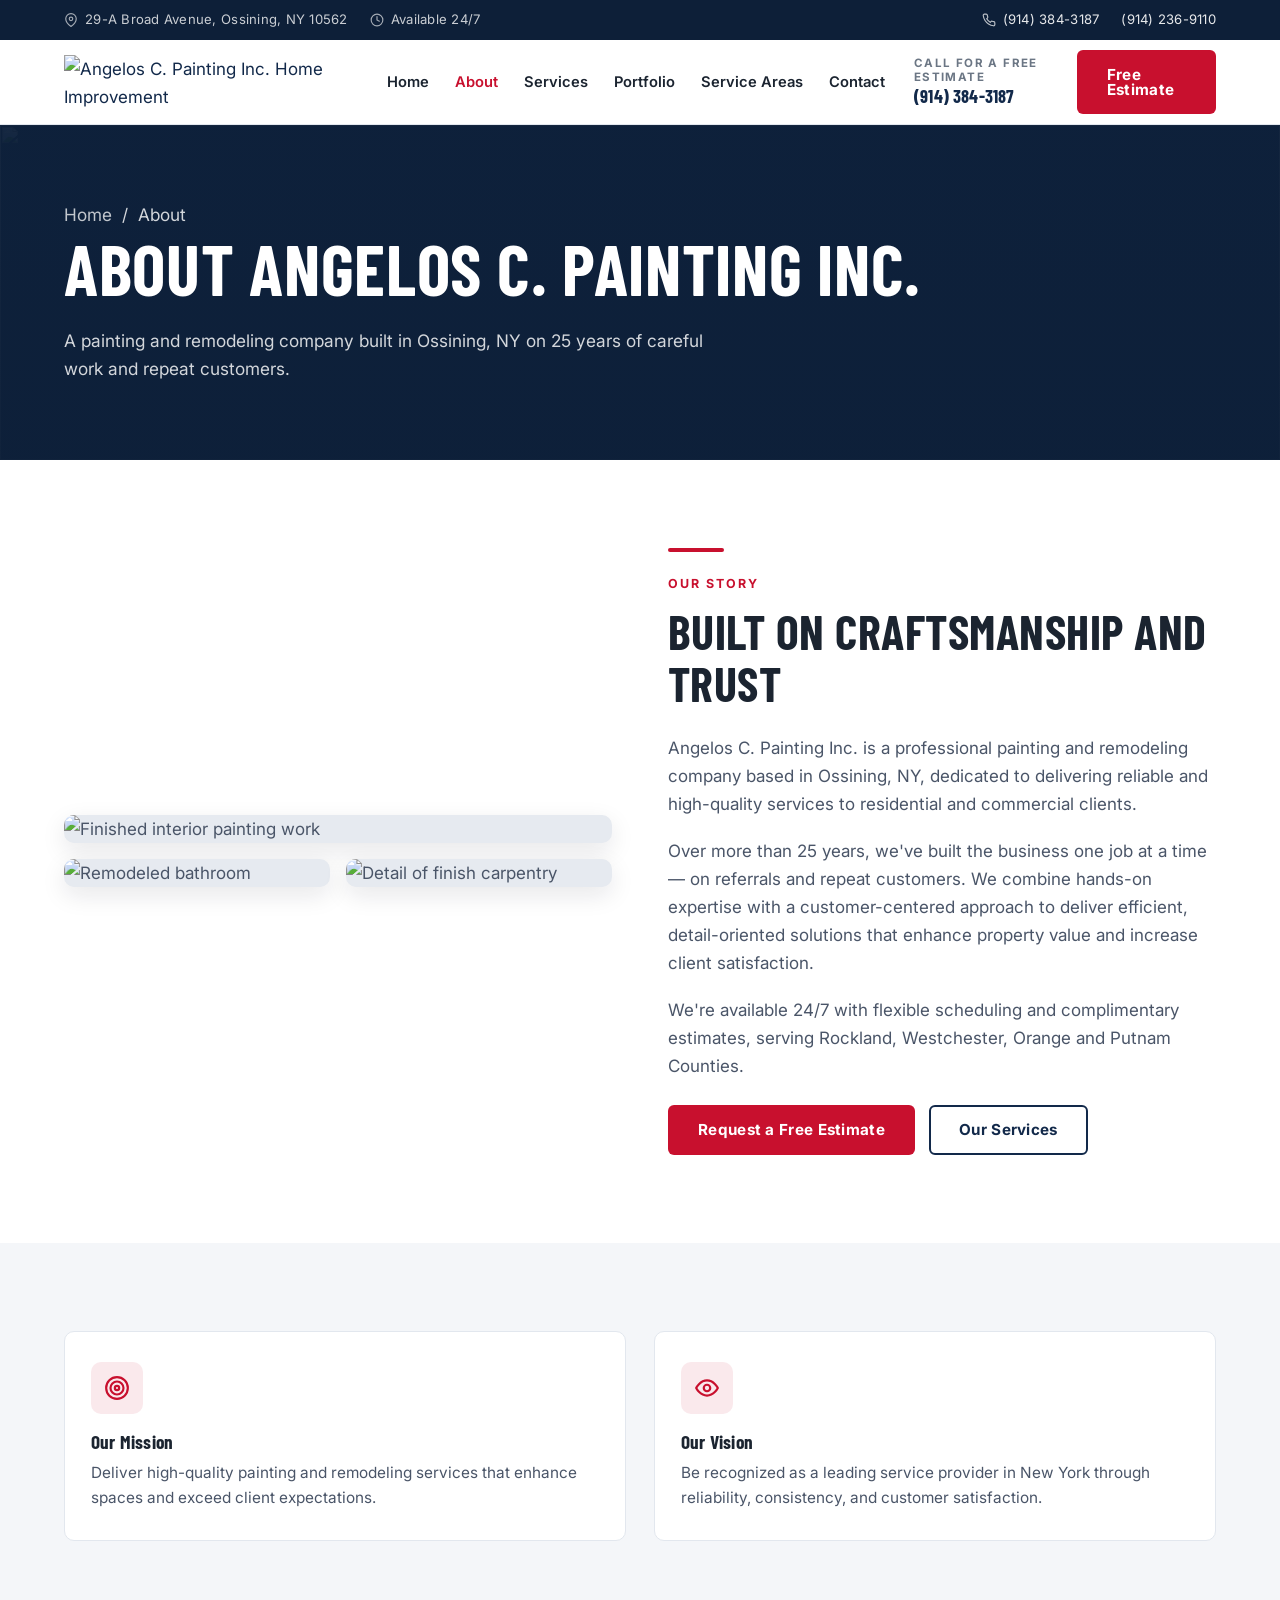
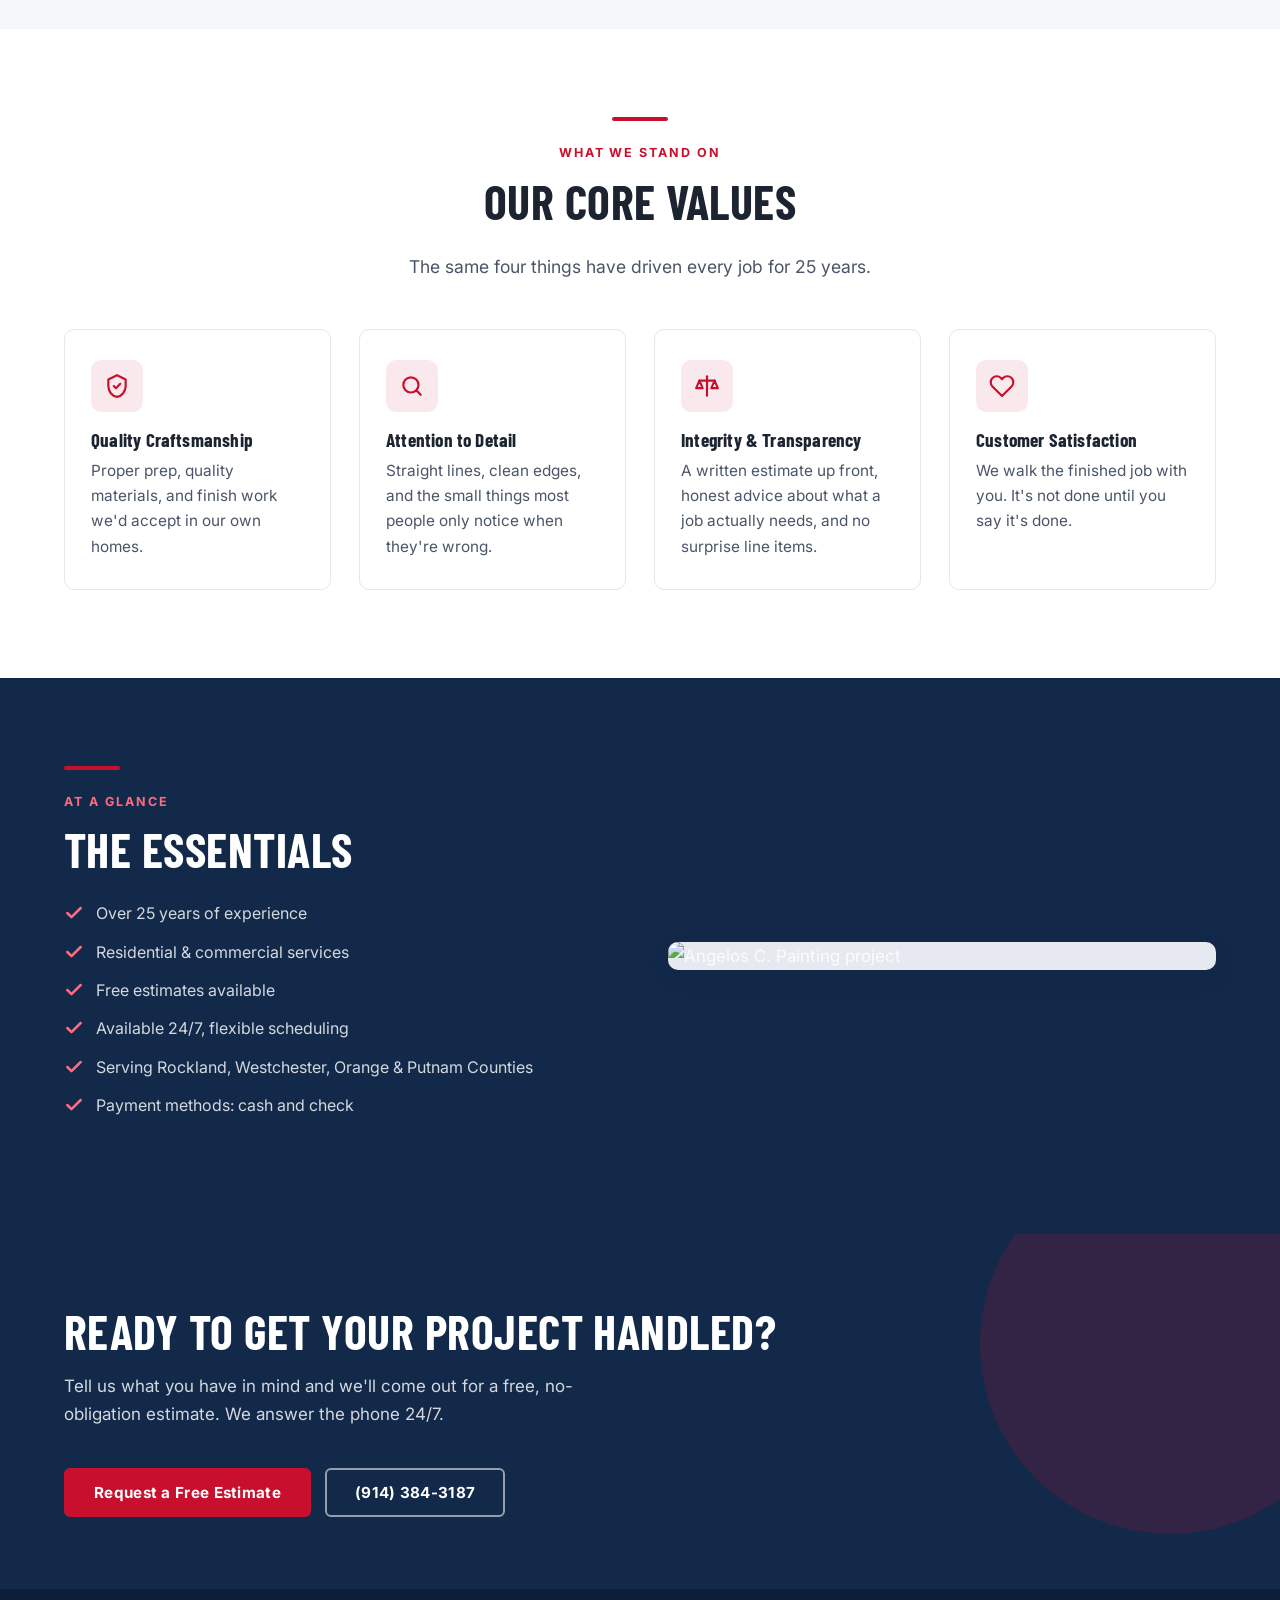
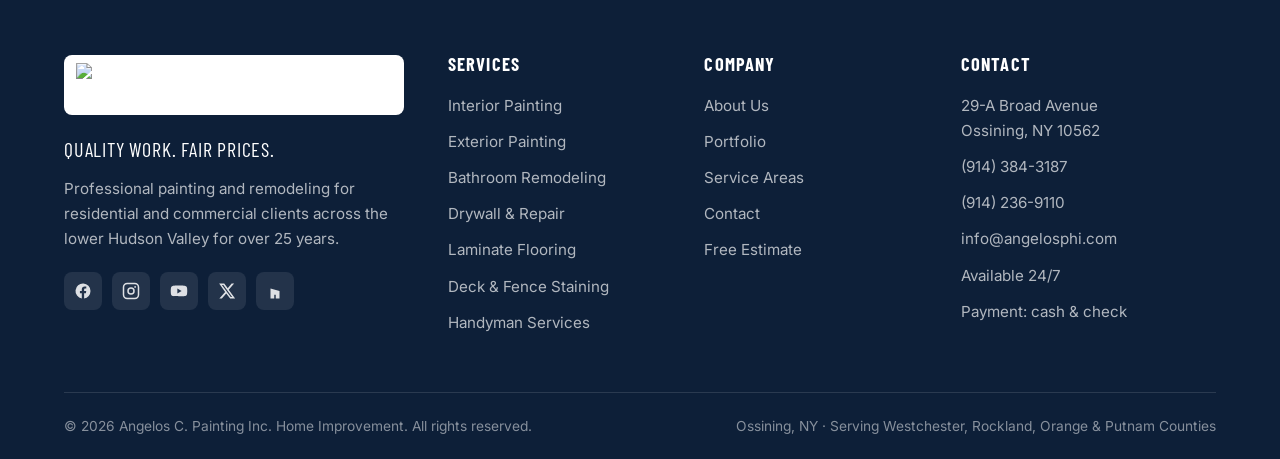
==== about.html @ 934f5029 "Add files via upload" ====
<!DOCTYPE html>
<html lang="en">
<head>
<meta charset="utf-8">
<meta name="viewport" content="width=device-width, initial-scale=1">
<title>About Angelos C. Painting Inc. | 25+ Years in Ossining, NY</title>
<meta name="description" content="Angelos C. Painting Inc. is a painting and remodeling company based in Ossining, NY, serving residential and commercial clients across Westchester, Rockland, Orange and Putnam Counties for over 25 years.">
<link rel="canonical" href="https://angelosphi.com/about.html">
<meta property="og:title" content="About Angelos C. Painting Inc. | 25+ Years in Ossining, NY">
<meta property="og:description" content="Angelos C. Painting Inc. is a painting and remodeling company based in Ossining, NY, serving residential and commercial clients across Westchester, Rockland, Orange and Putnam Counties for over 25 years.">
<meta property="og:type" content="website">
<meta property="og:image" content="https://assets.cdn.filesafe.space/9COp2d5jFrBGXiysHCUm/media/69dd2e49e68d42fa04a32ff9.webp">
<link rel="icon" href="https://assets.cdn.filesafe.space/9COp2d5jFrBGXiysHCUm/media/69dd23744753e162ccd8365d.png">
<link rel="preconnect" href="https://fonts.googleapis.com">
<link rel="preconnect" href="https://fonts.gstatic.com" crossorigin>
<link href="https://fonts.googleapis.com/css2?family=Barlow+Condensed:wght@500;600;700&family=Inter:wght@400;500;600;700&display=swap" rel="stylesheet">
<link rel="stylesheet" href="assets/css/styles.css">
</head>
<body>
<div class="topbar">
  <div class="wrap">
    <div class="topbar__items">
      <span class="topbar__item"><svg viewBox="0 0 24 24" fill="none" stroke="currentColor" stroke-width="2" stroke-linecap="round" stroke-linejoin="round"><path d="M21 10c0 7-9 13-9 13s-9-6-9-13a9 9 0 0 1 18 0z"/><circle cx="12" cy="10" r="3"/></svg> 29-A Broad Avenue, Ossining, NY 10562</span>
      <span class="topbar__item"><svg viewBox="0 0 24 24" fill="none" stroke="currentColor" stroke-width="2" stroke-linecap="round" stroke-linejoin="round"><circle cx="12" cy="12" r="10"/><path d="M12 6v6l4 2"/></svg> Available 24/7</span>
    </div>
    <div class="topbar__items">
      <a class="topbar__item" href="tel:+19143843187"><svg viewBox="0 0 24 24" fill="none" stroke="currentColor" stroke-width="2" stroke-linecap="round" stroke-linejoin="round"><path d="M22 16.92v3a2 2 0 0 1-2.18 2 19.79 19.79 0 0 1-8.63-3.07 19.5 19.5 0 0 1-6-6A19.79 19.79 0 0 1 2.12 4.18 2 2 0 0 1 4.11 2h3a2 2 0 0 1 2 1.72c.13.96.36 1.9.7 2.81a2 2 0 0 1-.45 2.11L8.09 9.91a16 16 0 0 0 6 6l1.27-1.27a2 2 0 0 1 2.11-.45c.9.34 1.85.57 2.81.7A2 2 0 0 1 22 16.92z"/></svg> (914) 384-3187</a>
      <a class="topbar__item" href="tel:+19142369110">(914) 236-9110</a>
    </div>
  </div>
</div>
<header class="site-header">
  <div class="wrap">
    <a class="brand" href="index.html">
      <img src="https://assets.cdn.filesafe.space/9COp2d5jFrBGXiysHCUm/media/69dd23744753e162ccd8365d.png" alt="Angelos C. Painting Inc. Home Improvement">
    </a>
    <nav class="nav" id="primary-nav" aria-label="Primary">
      <a href="index.html">Home</a>
      <a href="about.html">About</a>
      <a href="services.html">Services</a>
      <a href="gallery.html">Portfolio</a>
      <a href="areas.html">Service Areas</a>
      <a href="contact.html">Contact</a>
      <a class="btn btn--primary" href="contact.html">Free Estimate</a>
    </nav>
    <div class="header-cta">
      <a class="header-phone" href="tel:+19143843187">
        <span>Call for a free estimate</span>
        <strong>(914) 384-3187</strong>
      </a>
      <a class="btn btn--primary" href="contact.html">Free Estimate</a>
      <button class="nav-toggle" type="button" aria-label="Menu" aria-expanded="false" aria-controls="primary-nav">
        <svg viewBox="0 0 24 24" fill="none" stroke="currentColor" stroke-width="2" stroke-linecap="round"><path d="M3 6h18M3 12h18M3 18h18"/></svg>
      </button>
    </div>
  </div>
</header>
<section class="pagehero">
  <div class="pagehero__bg"><img src="https://assets.cdn.filesafe.space/9COp2d5jFrBGXiysHCUm/media/69dd2e49e68d42fa04a33022.webp" alt="" aria-hidden="true"></div>
  <div class="wrap">
    <p class="crumbs"><a href="index.html">Home</a> &nbsp;/&nbsp; About</p>
    <h1>About Angelos C. Painting Inc.</h1>
    <p>A painting and remodeling company built in Ossining, NY on 25 years of careful work and repeat customers.</p>
  </div>
</section>

<section class="section">
  <div class="wrap">
    <div class="split">
      <div class="split__media split__media--stack">
        <img src="https://assets.cdn.filesafe.space/9COp2d5jFrBGXiysHCUm/media/69dd2e49e68d42fa04a33022.webp" alt="Finished interior painting work" loading="lazy">
        <img src="https://assets.cdn.filesafe.space/9COp2d5jFrBGXiysHCUm/media/69dd2e4902cd38b17c3a3b24.webp" alt="Remodeled bathroom" loading="lazy">
        <img src="https://assets.cdn.filesafe.space/9COp2d5jFrBGXiysHCUm/media/69dd2e4ae68d42fa04a3304c.webp" alt="Detail of finish carpentry" loading="lazy">
      </div>
      <div>
        <hr class="rule">
        <p class="eyebrow">Our story</p>
        <h2>Built on craftsmanship and trust</h2>
        <p>Angelos C. Painting Inc. is a professional painting and remodeling company based in Ossining, NY, dedicated to delivering reliable and high-quality services to residential and commercial clients.</p>
        <p>Over more than 25 years, we've built the business one job at a time — on referrals and repeat customers. We combine hands-on expertise with a customer-centered approach to deliver efficient, detail-oriented solutions that enhance property value and increase client satisfaction.</p>
        <p>We're available 24/7 with flexible scheduling and complimentary estimates, serving Rockland, Westchester, Orange and Putnam Counties.</p>
        <div class="btn-row" style="margin-top:1.6rem">
          <a class="btn btn--primary" href="contact.html">Request a Free Estimate</a>
          <a class="btn btn--ghost" href="services.html">Our Services</a>
        </div>
      </div>
    </div>
  </div>
</section>

<section class="section section--surface">
  <div class="wrap">
    <div class="grid grid--2">
      <div class="tile">
        <div class="tile__icon"><svg viewBox="0 0 24 24" fill="none" stroke="currentColor" stroke-width="2" stroke-linecap="round" stroke-linejoin="round"><circle cx="12" cy="12" r="10"/><circle cx="12" cy="12" r="6"/><circle cx="12" cy="12" r="2"/></svg></div>
        <h3>Our Mission</h3>
        <p>Deliver high-quality painting and remodeling services that enhance spaces and exceed client expectations.</p>
      </div>
      <div class="tile">
        <div class="tile__icon"><svg viewBox="0 0 24 24" fill="none" stroke="currentColor" stroke-width="2" stroke-linecap="round" stroke-linejoin="round"><path d="M2 12s3.5-7 10-7 10 7 10 7-3.5 7-10 7-10-7-10-7z"/><circle cx="12" cy="12" r="3"/></svg></div>
        <h3>Our Vision</h3>
        <p>Be recognized as a leading service provider in New York through reliability, consistency, and customer satisfaction.</p>
      </div>
    </div>
  </div>
</section>

<section class="section">
  <div class="wrap">
    <div class="section-head center">
      <hr class="rule">
      <p class="eyebrow">What we stand on</p>
      <h2>Our core values</h2>
      <p class="lede">The same four things have driven every job for 25 years.</p>
    </div>
    <div class="grid grid--4">
      <div class="tile">
        <div class="tile__icon"><svg viewBox="0 0 24 24" fill="none" stroke="currentColor" stroke-width="2" stroke-linecap="round" stroke-linejoin="round"><path d="M12 2 4 6v6c0 5 3.4 9.4 8 10 4.6-.6 8-5 8-10V6l-8-4z"/><path d="m9 12 2 2 4-4"/></svg></div>
        <h3>Quality Craftsmanship</h3>
        <p>Proper prep, quality materials, and finish work we'd accept in our own homes.</p>
      </div>
      <div class="tile">
        <div class="tile__icon"><svg viewBox="0 0 24 24" fill="none" stroke="currentColor" stroke-width="2" stroke-linecap="round" stroke-linejoin="round"><circle cx="11" cy="11" r="7"/><path d="m20 20-3.5-3.5"/></svg></div>
        <h3>Attention to Detail</h3>
        <p>Straight lines, clean edges, and the small things most people only notice when they're wrong.</p>
      </div>
      <div class="tile">
        <div class="tile__icon"><svg viewBox="0 0 24 24" fill="none" stroke="currentColor" stroke-width="2" stroke-linecap="round" stroke-linejoin="round"><path d="M12 3v18"/><path d="M5 7h14"/><path d="m5 7 3 7H2l3-7z"/><path d="m19 7 3 7h-6l3-7z"/></svg></div>
        <h3>Integrity &amp; Transparency</h3>
        <p>A written estimate up front, honest advice about what a job actually needs, and no surprise line items.</p>
      </div>
      <div class="tile">
        <div class="tile__icon"><svg viewBox="0 0 24 24" fill="none" stroke="currentColor" stroke-width="2" stroke-linecap="round" stroke-linejoin="round"><path d="M20.8 4.6a5.5 5.5 0 0 0-7.8 0L12 5.7l-1-1.1a5.5 5.5 0 1 0-7.8 7.8l8.8 8.8 8.8-8.8a5.5 5.5 0 0 0 0-7.8z"/></svg></div>
        <h3>Customer Satisfaction</h3>
        <p>We walk the finished job with you. It's not done until you say it's done.</p>
      </div>
    </div>
  </div>
</section>

<section class="section section--navy">
  <div class="wrap">
    <div class="split">
      <div>
        <hr class="rule">
        <p class="eyebrow">At a glance</p>
        <h2>The essentials</h2>
        <ul class="checklist">
          <li><svg viewBox="0 0 24 24" fill="none" stroke="currentColor" stroke-width="3" stroke-linecap="round" stroke-linejoin="round"><path d="M20 6 9 17l-5-5"/></svg> Over 25 years of experience</li>
          <li><svg viewBox="0 0 24 24" fill="none" stroke="currentColor" stroke-width="3" stroke-linecap="round" stroke-linejoin="round"><path d="M20 6 9 17l-5-5"/></svg> Residential &amp; commercial services</li>
          <li><svg viewBox="0 0 24 24" fill="none" stroke="currentColor" stroke-width="3" stroke-linecap="round" stroke-linejoin="round"><path d="M20 6 9 17l-5-5"/></svg> Free estimates available</li>
          <li><svg viewBox="0 0 24 24" fill="none" stroke="currentColor" stroke-width="3" stroke-linecap="round" stroke-linejoin="round"><path d="M20 6 9 17l-5-5"/></svg> Available 24/7, flexible scheduling</li>
          <li><svg viewBox="0 0 24 24" fill="none" stroke="currentColor" stroke-width="3" stroke-linecap="round" stroke-linejoin="round"><path d="M20 6 9 17l-5-5"/></svg> Serving Rockland, Westchester, Orange &amp; Putnam Counties</li>
          <li><svg viewBox="0 0 24 24" fill="none" stroke="currentColor" stroke-width="3" stroke-linecap="round" stroke-linejoin="round"><path d="M20 6 9 17l-5-5"/></svg> Payment methods: cash and check</li>
        </ul>
      </div>
      <div class="split__media">
        <img src="https://assets.cdn.filesafe.space/9COp2d5jFrBGXiysHCUm/media/69dd2e49e68d42fa04a32ff9.webp" alt="Angelos C. Painting project" loading="lazy">
      </div>
    </div>
  </div>
</section>
<section class="cta-band">
  <div class="wrap">
    <div class="cta-band__inner">
      <div>
        <h2>Ready to get your project handled?</h2>
        <p>Tell us what you have in mind and we'll come out for a free, no-obligation estimate. We answer the phone 24/7.</p>
      </div>
      <div class="btn-row">
        <a class="btn btn--primary" href="contact.html">Request a Free Estimate</a>
        <a class="btn btn--outline-light" href="tel:+19143843187">(914) 384-3187</a>
      </div>
    </div>
  </div>
</section>
<footer class="site-footer">
  <div class="wrap">
    <div class="footer-grid">
      <div class="footer-brand">
        <img src="https://assets.cdn.filesafe.space/9COp2d5jFrBGXiysHCUm/media/69dd23744753e162ccd8365d.png" alt="Angelos C. Painting Inc.">
        <p class="footer-tag">Quality work. Fair prices.</p>
        <p>Professional painting and remodeling for residential and commercial clients across the lower Hudson Valley for over 25 years.</p>
        <div class="socials">
          <a href="#" aria-label="Facebook"><svg viewBox="0 0 24 24" fill="currentColor"><path d="M22 12a10 10 0 1 0-11.6 9.9v-7h-2.5V12h2.5V9.8c0-2.5 1.5-3.9 3.8-3.9 1.1 0 2.2.2 2.2.2v2.5h-1.3c-1.2 0-1.6.8-1.6 1.6V12h2.8l-.4 2.9h-2.4v7A10 10 0 0 0 22 12z"/></svg></a>
          <a href="#" aria-label="Instagram"><svg viewBox="0 0 24 24" fill="none" stroke="currentColor" stroke-width="2"><rect x="2" y="2" width="20" height="20" rx="5"/><circle cx="12" cy="12" r="4"/><circle cx="17.5" cy="6.5" r="1.2" fill="currentColor" stroke="none"/></svg></a>
          <a href="#" aria-label="YouTube"><svg viewBox="0 0 24 24" fill="currentColor"><path d="M23 12s0-3.2-.4-4.7a3 3 0 0 0-2.1-2.1C18.9 4.8 12 4.8 12 4.8s-6.9 0-8.5.4a3 3 0 0 0-2.1 2.1C1 8.8 1 12 1 12s0 3.2.4 4.7a3 3 0 0 0 2.1 2.1c1.6.4 8.5.4 8.5.4s6.9 0 8.5-.4a3 3 0 0 0 2.1-2.1C23 15.2 23 12 23 12zM9.8 15.3V8.7l5.7 3.3-5.7 3.3z"/></svg></a>
          <a href="#" aria-label="X"><svg viewBox="0 0 24 24" fill="currentColor"><path d="M18.2 2h3.3l-7.2 8.3L22.8 22h-6.6l-5.2-6.8L5.1 22H1.8l7.7-8.8L1.5 2h6.8l4.7 6.2L18.2 2zm-1.2 18h1.8L7.1 3.9H5.2L17 20z"/></svg></a>
          <a href="#" aria-label="Houzz"><svg viewBox="0 0 24 24" fill="currentColor"><path d="M6 2v6.5L18 12v10h-5v-5h-2v5H6V2z"/></svg></a>
        </div>
      </div>
      <div>
        <h4>Services</h4>
        <ul class="footer-list">
          <li><a href="services.html#interior">Interior Painting</a></li>
          <li><a href="services.html#exterior">Exterior Painting</a></li>
          <li><a href="services.html#bathroom">Bathroom Remodeling</a></li>
          <li><a href="services.html#drywall">Drywall &amp; Repair</a></li>
          <li><a href="services.html#flooring">Laminate Flooring</a></li>
          <li><a href="services.html#deck">Deck &amp; Fence Staining</a></li>
          <li><a href="services.html#handyman">Handyman Services</a></li>
        </ul>
      </div>
      <div>
        <h4>Company</h4>
        <ul class="footer-list">
          <li><a href="about.html">About Us</a></li>
          <li><a href="gallery.html">Portfolio</a></li>
          <li><a href="areas.html">Service Areas</a></li>
          <li><a href="contact.html">Contact</a></li>
          <li><a href="contact.html">Free Estimate</a></li>
        </ul>
      </div>
      <div>
        <h4>Contact</h4>
        <ul class="footer-list">
          <li>29-A Broad Avenue<br>Ossining, NY 10562</li>
          <li><a href="tel:+19143843187">(914) 384-3187</a></li>
          <li><a href="tel:+19142369110">(914) 236-9110</a></li>
          <li><a href="mailto:info@angelosphi.com">info@angelosphi.com</a></li>
          <li>Available 24/7</li>
          <li>Payment: cash &amp; check</li>
        </ul>
      </div>
    </div>
    <div class="footer-bottom">
      <span>&copy; <span data-year>2026</span> Angelos C. Painting Inc. Home Improvement. All rights reserved.</span>
      <span>Ossining, NY &middot; Serving Westchester, Rockland, Orange &amp; Putnam Counties</span>
    </div>
  </div>
</footer>

<div class="callbar">
  <a class="callbar__call" href="tel:+19143843187"><svg viewBox="0 0 24 24" fill="none" stroke="currentColor" stroke-width="2" stroke-linecap="round" stroke-linejoin="round"><path d="M22 16.92v3a2 2 0 0 1-2.18 2 19.79 19.79 0 0 1-8.63-3.07 19.5 19.5 0 0 1-6-6A19.79 19.79 0 0 1 2.12 4.18 2 2 0 0 1 4.11 2h3a2 2 0 0 1 2 1.72c.13.96.36 1.9.7 2.81a2 2 0 0 1-.45 2.11L8.09 9.91a16 16 0 0 0 6 6l1.27-1.27a2 2 0 0 1 2.11-.45c.9.34 1.85.57 2.81.7A2 2 0 0 1 22 16.92z"/></svg> Call Now</a>
  <a class="callbar__quote" href="contact.html">Free Estimate</a>
</div>

<script src="assets/js/main.js"></script>
</body>
</html>
---- assets/css/styles.css ----
/* ==========================================================================
   Angelos C. Painting Inc. — Home Improvement
   Site stylesheet
   Palette is defined once here. Change these five values to re-skin the site.
   ========================================================================== */

:root {
  /* Brand */
  --navy: #12294A;
  --navy-800: #0d1f38;
  --navy-600: #1c3d6b;
  --red: #C8102E;
  --red-600: #a70d26;

  /* Neutrals */
  --ink: #1B2430;
  --body: #4a5568;
  --muted: #6b7684;
  --line: #e2e7ee;
  --surface: #F4F6F9;
  --white: #ffffff;

  /* Type */
  --font-head: "Barlow Condensed", "Oswald", Impact, "Haettenschweiler", sans-serif;
  --font-body: "Inter", -apple-system, BlinkMacSystemFont, "Segoe UI", Roboto, Helvetica, Arial, sans-serif;

  /* Layout */
  --wrap: 1200px;
  --gutter: 24px;
  --radius: 10px;
  --shadow-sm: 0 1px 2px rgba(16, 24, 40, .06), 0 1px 3px rgba(16, 24, 40, .08);
  --shadow-md: 0 8px 24px rgba(16, 24, 40, .10);
  --shadow-lg: 0 18px 48px rgba(16, 24, 40, .16);
  --header-h: 84px;
}

/* --------------------------------------------------------------- reset -- */
*, *::before, *::after { box-sizing: border-box; }
html { scroll-behavior: smooth; -webkit-text-size-adjust: 100%; }
body {
  margin: 0;
  font-family: var(--font-body);
  font-size: 17px;
  line-height: 1.65;
  color: var(--body);
  background: var(--white);
  -webkit-font-smoothing: antialiased;
}
img { max-width: 100%; display: block; }
a { color: var(--navy); text-decoration: none; }
a:hover { color: var(--red); }
h1, h2, h3, h4 {
  font-family: var(--font-head);
  color: var(--ink);
  line-height: 1.08;
  margin: 0 0 .5em;
  font-weight: 700;
  letter-spacing: .01em;
}
h1 { font-size: clamp(2.6rem, 6vw, 4.4rem); text-transform: uppercase; }
h2 { font-size: clamp(2rem, 4.2vw, 3rem); text-transform: uppercase; }
h3 { font-size: 1.35rem; }
p { margin: 0 0 1.1em; }
ul { margin: 0 0 1.1em; padding-left: 1.2em; }
li { margin-bottom: .4em; }

/* ------------------------------------------------------------- helpers -- */
.wrap { width: 100%; max-width: var(--wrap); margin: 0 auto; padding: 0 var(--gutter); }
.section { padding: 88px 0; }
.section--tight { padding: 60px 0; }
.section--surface { background: var(--surface); }
.section--navy { background: var(--navy); color: rgba(255,255,255,.82); }
.section--navy h1, .section--navy h2, .section--navy h3 { color: #fff; }
.center { text-align: center; }
.eyebrow {
  font-family: var(--font-body);
  font-size: .78rem;
  font-weight: 700;
  letter-spacing: .16em;
  text-transform: uppercase;
  color: var(--red);
  margin: 0 0 .75rem;
}
.section--navy .eyebrow { color: #ff6b7f; }
.lede { font-size: 1.1rem; color: var(--body); max-width: 68ch; }
.section--navy .lede { color: rgba(255,255,255,.82); }
.center .lede { margin-left: auto; margin-right: auto; }
.section-head { max-width: 780px; margin-bottom: 48px; }
.center.section-head { margin-left: auto; margin-right: auto; }
.rule { width: 56px; height: 4px; background: var(--red); border: 0; margin: 0 0 22px; border-radius: 2px; }
.center .rule { margin-left: auto; margin-right: auto; }

/* -------------------------------------------------------------- button -- */
.btn {
  display: inline-flex;
  align-items: center;
  gap: .5rem;
  padding: 15px 28px;
  border-radius: 6px;
  font-family: var(--font-body);
  font-weight: 700;
  font-size: .95rem;
  letter-spacing: .02em;
  border: 2px solid transparent;
  cursor: pointer;
  transition: background .18s ease, color .18s ease, border-color .18s ease, transform .18s ease;
  line-height: 1;
}
.btn:hover { transform: translateY(-1px); }
.btn--primary { background: var(--red); color: #fff; }
.btn--primary:hover { background: var(--red-600); color: #fff; }
.btn--navy { background: var(--navy); color: #fff; }
.btn--navy:hover { background: var(--navy-800); color: #fff; }
.btn--ghost { background: transparent; color: var(--navy); border-color: var(--navy); }
.btn--ghost:hover { background: var(--navy); color: #fff; }
.btn--light { background: #fff; color: var(--navy); }
.btn--light:hover { background: var(--surface); color: var(--navy); }
.btn--outline-light { background: transparent; color: #fff; border-color: rgba(255,255,255,.55); }
.btn--outline-light:hover { background: #fff; color: var(--navy); border-color: #fff; }
.btn-row { display: flex; flex-wrap: wrap; gap: 14px; }
.center .btn-row { justify-content: center; }

/* -------------------------------------------------------------- header -- */
.topbar {
  background: var(--navy-800);
  color: rgba(255,255,255,.78);
  font-size: .82rem;
  letter-spacing: .02em;
}
.topbar .wrap { display: flex; align-items: center; justify-content: space-between; gap: 16px; min-height: 40px; flex-wrap: wrap; }
.topbar a { color: rgba(255,255,255,.9); }
.topbar a:hover { color: #fff; }
.topbar__items { display: flex; gap: 22px; flex-wrap: wrap; align-items: center; }
.topbar__item { display: inline-flex; align-items: center; gap: 7px; }
.topbar svg { width: 14px; height: 14px; flex: none; opacity: .8; }

.site-header {
  position: sticky; top: 0; z-index: 60;
  background: #fff;
  border-bottom: 1px solid var(--line);
  transition: box-shadow .2s ease;
}
.site-header.is-stuck { box-shadow: var(--shadow-md); }
.site-header .wrap { display: flex; align-items: center; gap: 18px; min-height: var(--header-h); }
.brand { display: flex; align-items: center; gap: 12px; margin-right: auto; }
.brand img { height: 54px; width: auto; }
.brand__text { display: none; }

.nav { display: flex; align-items: center; gap: 4px; }
.nav a {
  padding: 10px 11px;
  font-weight: 600;
  font-size: .92rem;
  color: var(--ink);
  border-radius: 6px;
}
.nav a:hover { color: var(--red); background: var(--surface); }
.nav a.is-active { color: var(--red); }
.nav > a { white-space: nowrap; }
/* the nav carries its own CTA for the mobile drawer; the header bar already
   shows one on desktop, so hide the duplicate above the breakpoint */
.nav > .btn { display: none; }

.header-cta { display: flex; align-items: center; gap: 14px; }
.header-phone { display: flex; flex-direction: column; line-height: 1.2; }
.header-phone span { font-size: .72rem; text-transform: uppercase; letter-spacing: .12em; color: var(--muted); font-weight: 700; }
.header-phone strong { font-size: 1.15rem; color: var(--navy); font-family: var(--font-head); letter-spacing: .01em; }

.nav-toggle {
  display: none; background: none; border: 0; padding: 8px;
  cursor: pointer; color: var(--navy);
}
.nav-toggle svg { width: 28px; height: 28px; }

/* ---------------------------------------------------------------- hero -- */
.hero {
  position: relative;
  background: var(--navy);
  color: #fff;
  overflow: hidden;
}
.hero__bg { position: absolute; inset: 0; }
.hero__bg img { width: 100%; height: 100%; object-fit: cover; opacity: .32; }
.hero__bg::after {
  content: ""; position: absolute; inset: 0;
  background: linear-gradient(100deg, rgba(13,31,56,.94) 0%, rgba(13,31,56,.82) 46%, rgba(13,31,56,.55) 100%);
}
.hero .wrap { position: relative; z-index: 2; padding-top: 110px; padding-bottom: 110px; }
.hero__inner { max-width: 780px; }
.hero h1 { color: #fff; margin-bottom: .35em; }
.hero h1 em { font-style: normal; color: #ff6b7f; }
.hero__sub { font-size: 1.2rem; color: rgba(255,255,255,.85); max-width: 60ch; margin-bottom: 2rem; }
.hero__points { list-style: none; padding: 0; display: flex; flex-wrap: wrap; gap: 10px 26px; margin: 2rem 0 0; }
.hero__points li { display: flex; align-items: center; gap: 9px; font-size: .95rem; color: rgba(255,255,255,.9); font-weight: 600; margin: 0; }
.hero__points svg { width: 18px; height: 18px; color: #ff6b7f; flex: none; }

/* page hero (inner pages) */
.pagehero { background: var(--navy); color: #fff; position: relative; overflow: hidden; }
.pagehero__bg { position: absolute; inset: 0; }
.pagehero__bg img { width: 100%; height: 100%; object-fit: cover; opacity: .25; }
.pagehero__bg::after { content: ""; position: absolute; inset: 0; background: linear-gradient(180deg, rgba(13,31,56,.85), rgba(13,31,56,.92)); }
.pagehero .wrap { position: relative; z-index: 2; padding: 76px 24px; }
.pagehero h1 { color: #fff; margin-bottom: .3em; }
.pagehero p { color: rgba(255,255,255,.82); max-width: 62ch; margin: 0; font-size: 1.08rem; }
.crumbs { font-size: .85rem; color: rgba(255,255,255,.6); margin-bottom: 14px; }
.crumbs a { color: rgba(255,255,255,.75); }
.crumbs a:hover { color: #fff; }

/* --------------------------------------------------------------- stats -- */
.stats { background: #fff; border-bottom: 1px solid var(--line); }
.stats__grid {
  display: grid;
  grid-template-columns: repeat(4, 1fr);
  gap: 0;
}
.stat { padding: 40px 26px; text-align: center; border-right: 1px solid var(--line); }
.stat:last-child { border-right: 0; }
.stat__num { font-family: var(--font-head); font-size: 2.6rem; color: var(--navy); line-height: 1; margin-bottom: 8px; font-weight: 700; }
.stat__label { font-size: .88rem; color: var(--muted); font-weight: 600; letter-spacing: .04em; text-transform: uppercase; }

/* ------------------------------------------------------------ services -- */
/* min() keeps these from forcing horizontal overflow on narrow phones */
.grid { display: grid; gap: 28px; }
.grid--3 { grid-template-columns: repeat(auto-fit, minmax(min(310px, 100%), 1fr)); }
.grid--2 { grid-template-columns: repeat(auto-fit, minmax(min(400px, 100%), 1fr)); }
.grid--4 { grid-template-columns: repeat(auto-fit, minmax(min(240px, 100%), 1fr)); }

.card {
  background: #fff;
  border: 1px solid var(--line);
  border-radius: var(--radius);
  overflow: hidden;
  display: flex;
  flex-direction: column;
  transition: transform .2s ease, box-shadow .2s ease, border-color .2s ease;
}
.card:hover { transform: translateY(-4px); box-shadow: var(--shadow-md); border-color: #cfd8e5; }
.card__media { aspect-ratio: 16 / 10; background: var(--surface); overflow: hidden; }
.card__media img { width: 100%; height: 100%; object-fit: cover; transition: transform .4s ease; }
.card:hover .card__media img { transform: scale(1.05); }
.card__body { padding: 26px 26px 28px; display: flex; flex-direction: column; flex: 1; }
.card__body h3 { margin-bottom: .5rem; }
.card__body p { font-size: .97rem; margin-bottom: 1.2em; }
.card__link {
  margin-top: auto;
  font-weight: 700;
  font-size: .9rem;
  letter-spacing: .04em;
  text-transform: uppercase;
  color: var(--red);
  display: inline-flex;
  align-items: center;
  gap: 7px;
}
.card__link:hover { color: var(--red-600); gap: 11px; }
.card__link svg { width: 15px; height: 15px; transition: transform .2s ease; }

/* value / feature tiles */
.tile {
  background: #fff;
  border: 1px solid var(--line);
  border-radius: var(--radius);
  padding: 30px 26px;
  height: 100%;
}
.section--surface .tile { background: #fff; }
.tile__icon {
  width: 52px; height: 52px;
  display: grid; place-items: center;
  border-radius: 10px;
  background: rgba(200,16,46,.09);
  color: var(--red);
  margin-bottom: 18px;
}
.tile__icon svg { width: 26px; height: 26px; }
.tile h3 { font-size: 1.2rem; margin-bottom: .45rem; }
.tile p { font-size: .96rem; margin: 0; }

/* ---------------------------------------------------------------- split -- */
.split { display: grid; grid-template-columns: 1fr 1fr; gap: 56px; align-items: center; }
.split--reverse .split__media { order: 2; }
.split__media img { background: #e6eaf0; border-radius: var(--radius); box-shadow: var(--shadow-md); width: 100%; }
.split__media--stack { display: grid; grid-template-columns: 1fr 1fr; gap: 16px; }
.split__media--stack img:first-child { grid-column: 1 / -1; }

.checklist { list-style: none; padding: 0; margin: 0 0 1.6em; }
.checklist li { display: flex; gap: 12px; align-items: flex-start; margin-bottom: 12px; font-size: 1rem; }
.checklist svg { width: 20px; height: 20px; color: var(--red); flex: none; margin-top: 3px; }
.section--navy .checklist svg { color: #ff6b7f; }

/* -------------------------------------------------------------- process -- */
.steps { counter-reset: step; display: grid; grid-template-columns: repeat(auto-fit, minmax(min(240px, 100%), 1fr)); gap: 30px; }
.step { position: relative; padding-top: 16px; }
.step__num {
  font-family: var(--font-head);
  font-size: 3.2rem;
  line-height: 1;
  color: rgba(200,16,46,.22);
  font-weight: 700;
  margin-bottom: 8px;
}
.section--navy .step__num { color: rgba(255,255,255,.22); }
.step h3 { font-size: 1.15rem; margin-bottom: .4rem; }
.step p { font-size: .95rem; margin: 0; }

/* ------------------------------------------------------------- gallery -- */
.gallery { display: grid; grid-template-columns: repeat(auto-fit, minmax(min(260px, 100%), 1fr)); gap: 16px; }
.gallery figure { margin: 0; background: #e6eaf0; border-radius: var(--radius); overflow: hidden; background: var(--surface); aspect-ratio: 4/3; }
.gallery img { width: 100%; height: 100%; object-fit: cover; transition: transform .45s ease; }
.gallery figure:hover img { transform: scale(1.06); }

.ba { display: grid; grid-template-columns: repeat(auto-fit, minmax(min(320px, 100%), 1fr)); gap: 28px; }
.ba__item { border: 1px solid var(--line); border-radius: var(--radius); overflow: hidden; background: #fff; }
.ba__pair { display: grid; grid-template-columns: 1fr 1fr; }
.ba__pair figure { margin: 0; background: #e6eaf0; position: relative; aspect-ratio: 1/1; overflow: hidden; }
.ba__pair img { width: 100%; height: 100%; object-fit: cover; }
.ba__pair figcaption {
  position: absolute; top: 10px; left: 10px;
  background: rgba(13,31,56,.86); color: #fff;
  font-size: .68rem; font-weight: 700; letter-spacing: .12em; text-transform: uppercase;
  padding: 5px 10px; border-radius: 4px;
}
.ba__meta { padding: 18px 22px; }
.ba__meta h3 { font-size: 1.1rem; margin-bottom: .2rem; }
.ba__meta p { font-size: .88rem; color: var(--muted); margin: 0; }

/* --------------------------------------------------------- testimonials -- */
.quote {
  background: #fff;
  border: 1px solid var(--line);
  border-left: 4px solid var(--red);
  border-radius: var(--radius);
  padding: 30px 28px;
  height: 100%;
}
.quote__stars { color: #f5a623; letter-spacing: 3px; font-size: 1.05rem; margin-bottom: 12px; }
.quote p { font-size: 1rem; color: var(--ink); margin-bottom: 1.2em; }
.quote__who { font-size: .88rem; color: var(--muted); font-weight: 600; margin: 0; }
.placeholder-note {
  display: inline-block;
  font-size: .7rem; font-weight: 700; letter-spacing: .1em; text-transform: uppercase;
  background: #fff4d6; color: #8a6100; border: 1px solid #f0d9a0;
  padding: 4px 9px; border-radius: 4px; margin-bottom: 14px;
}

/* ----------------------------------------------------------------- CTA -- */
.cta-band { background: var(--navy); color: #fff; position: relative; overflow: hidden; }
.cta-band::before {
  content: ""; position: absolute; right: -80px; top: -80px;
  width: 380px; height: 380px; border-radius: 50%;
  background: rgba(200,16,46,.18);
}
.cta-band .wrap { position: relative; z-index: 2; padding: 72px 24px; }
.cta-band__inner { display: flex; align-items: center; justify-content: space-between; gap: 40px; flex-wrap: wrap; }
.cta-band h2 { color: #fff; margin-bottom: .3em; }
.cta-band p { color: rgba(255,255,255,.82); margin: 0; max-width: 52ch; }

/* --------------------------------------------------------------- areas -- */
.area-cols {
  columns: 4 200px;
  column-gap: 30px;
  list-style: none;
  padding: 0;
  margin: 0;
}
.area-cols li {
  break-inside: avoid;
  font-size: .95rem;
  padding: 7px 0 7px 20px;
  position: relative;
  border-bottom: 1px solid var(--line);
  color: var(--body);
}
.area-cols li::before {
  content: ""; position: absolute; left: 0; top: 15px;
  width: 7px; height: 7px; border-radius: 50%; background: var(--red);
}
.county-chips { display: flex; flex-wrap: wrap; gap: 12px; margin-bottom: 40px; }
.chip {
  background: var(--navy); color: #fff;
  padding: 10px 20px; border-radius: 40px;
  font-weight: 700; font-size: .92rem; letter-spacing: .02em;
}

/* ---------------------------------------------------------------- form -- */
.form-card {
  background: #fff;
  border: 1px solid var(--line);
  border-radius: var(--radius);
  padding: 34px;
  box-shadow: var(--shadow-sm);
}
.field { margin-bottom: 18px; }
.field label {
  display: block; font-size: .82rem; font-weight: 700;
  letter-spacing: .06em; text-transform: uppercase;
  color: var(--ink); margin-bottom: 7px;
}
.field input, .field select, .field textarea {
  width: 100%;
  padding: 13px 14px;
  border: 1px solid #cfd8e5;
  border-radius: 6px;
  font-family: inherit;
  font-size: 1rem;
  color: var(--ink);
  background: #fff;
  transition: border-color .15s ease, box-shadow .15s ease;
}
.field input:focus, .field select:focus, .field textarea:focus {
  outline: none;
  border-color: var(--navy);
  box-shadow: 0 0 0 3px rgba(18,41,74,.12);
}
.field textarea { min-height: 130px; resize: vertical; }
.field-row { display: grid; grid-template-columns: 1fr 1fr; gap: 18px; }
.consent { display: flex; gap: 11px; align-items: flex-start; font-size: .87rem; color: var(--muted); margin-bottom: 22px; }
.consent input { margin-top: 4px; flex: none; width: 17px; height: 17px; accent-color: var(--red); }
.form-note { font-size: .82rem; color: var(--muted); margin: 16px 0 0; }

.contact-list { list-style: none; padding: 0; margin: 0; }
.contact-list li { display: flex; gap: 15px; align-items: flex-start; padding: 18px 0; border-bottom: 1px solid var(--line); }
.contact-list li:last-child { border-bottom: 0; }
.contact-list .ci {
  width: 42px; height: 42px; flex: none;
  display: grid; place-items: center; border-radius: 8px;
  background: rgba(18,41,74,.07); color: var(--navy);
}
.contact-list .ci svg { width: 20px; height: 20px; }
.contact-list strong { display: block; color: var(--ink); font-size: .8rem; letter-spacing: .1em; text-transform: uppercase; margin-bottom: 3px; }
.contact-list span, .contact-list a { font-size: 1.02rem; color: var(--body); }
.contact-list a:hover { color: var(--red); }

.map-embed { border: 0; width: 100%; height: 380px; border-radius: var(--radius); display: block; }

/* -------------------------------------------------------------- footer -- */
.site-footer { background: var(--navy-800); color: rgba(255,255,255,.68); font-size: .95rem; }
.site-footer h4 {
  color: #fff; font-family: var(--font-head); font-size: 1.15rem;
  letter-spacing: .06em; text-transform: uppercase; margin-bottom: 18px;
}
.site-footer a { color: rgba(255,255,255,.68); }
.site-footer a:hover { color: #fff; }
.footer-grid { display: grid; grid-template-columns: 1.6fr 1fr 1fr 1.2fr; gap: 44px; padding: 66px 0 46px; }
.footer-brand img { height: 60px; width: auto; margin-bottom: 18px; background: #fff; padding: 8px 12px; border-radius: 8px; }
.footer-tag { font-family: var(--font-head); font-size: 1.25rem; color: #fff; letter-spacing: .04em; margin-bottom: 10px; text-transform: uppercase; }
.footer-list { list-style: none; padding: 0; margin: 0; }
.footer-list li { margin-bottom: 11px; }
.socials { display: flex; gap: 10px; margin-top: 20px; }
.socials a {
  width: 38px; height: 38px; border-radius: 8px;
  background: rgba(255,255,255,.09);
  display: grid; place-items: center;
  color: rgba(255,255,255,.85);
  transition: background .18s ease, color .18s ease;
}
.socials a:hover { background: var(--red); color: #fff; }
.socials svg { width: 18px; height: 18px; }
.footer-bottom {
  border-top: 1px solid rgba(255,255,255,.12);
  padding: 22px 0;
  display: flex; justify-content: space-between; gap: 16px; flex-wrap: wrap;
  font-size: .86rem; color: rgba(255,255,255,.5);
}

/* ------------------------------------------------------------ call bar -- */
.callbar { display: none; }

/* ---------------------------------------------------------- responsive -- */
@media (max-width: 1024px) {
  .footer-grid { grid-template-columns: 1fr 1fr; gap: 36px; }
  .split { grid-template-columns: 1fr; gap: 34px; }
  .split--reverse .split__media { order: 0; }
  .stats__grid { grid-template-columns: 1fr 1fr; }
  .stat:nth-child(2) { border-right: 0; }
  .stat:nth-child(1), .stat:nth-child(2) { border-bottom: 1px solid var(--line); }
}

@media (max-width: 1150px) {
  .header-phone { display: none; }
}

@media (max-width: 900px) {
  .nav-toggle { display: block; order: 3; }
  .header-cta .btn { display: none; }
  .nav {
    position: fixed;
    top: calc(var(--header-h)); left: 0; right: 0;
    background: #fff;
    flex-direction: column;
    align-items: stretch;
    gap: 0;
    padding: 12px 20px 24px;
    border-bottom: 1px solid var(--line);
    box-shadow: var(--shadow-lg);
    max-height: 0; overflow: hidden;
    transition: max-height .3s ease, padding .3s ease;
    padding-top: 0; padding-bottom: 0;
  }
  .nav.is-open { max-height: 460px; padding-top: 12px; padding-bottom: 24px; }
  .nav a { padding: 13px 8px; border-bottom: 1px solid var(--line); border-radius: 0; }
  .nav > .btn { display: inline-flex; margin-top: 14px; justify-content: center; border-bottom: 0; }
  .header-phone { display: none; }
  .brand img { height: 46px; }
}

@media (max-width: 720px) {
  body { font-size: 16px; }
  .section { padding: 60px 0; }
  .hero .wrap { padding-top: 72px; padding-bottom: 72px; }
  .field-row { grid-template-columns: 1fr; }
  .footer-grid { grid-template-columns: 1fr; padding: 48px 0 36px; }
  .cta-band__inner { flex-direction: column; align-items: flex-start; }
  .topbar__items { gap: 14px; font-size: .78rem; }
  .ba__pair { grid-template-columns: 1fr 1fr; }
  .area-cols { columns: 2 140px; }
  .form-card { padding: 24px; }
  body { padding-bottom: 62px; }
  .callbar {
    display: grid;
    grid-template-columns: 1fr 1fr;
    position: fixed; bottom: 0; left: 0; right: 0; z-index: 70;
    box-shadow: 0 -2px 12px rgba(16,24,40,.18);
  }
  .callbar a {
    padding: 17px 10px; text-align: center;
    font-weight: 700; font-size: .95rem; color: #fff;
    display: flex; align-items: center; justify-content: center; gap: 8px;
  }
  .callbar svg { width: 17px; height: 17px; }
  .callbar__call { background: var(--red); }
  .callbar__quote { background: var(--navy); }
}

@media (max-width: 480px) {
  .stats__grid { grid-template-columns: 1fr; }
  .stat { border-right: 0; border-bottom: 1px solid var(--line); }
  .btn { width: 100%; justify-content: center; }
  .btn-row { flex-direction: column; }
}

@media (prefers-reduced-motion: reduce) {
  html { scroll-behavior: auto; }
  * { transition: none !important; animation: none !important; }
}
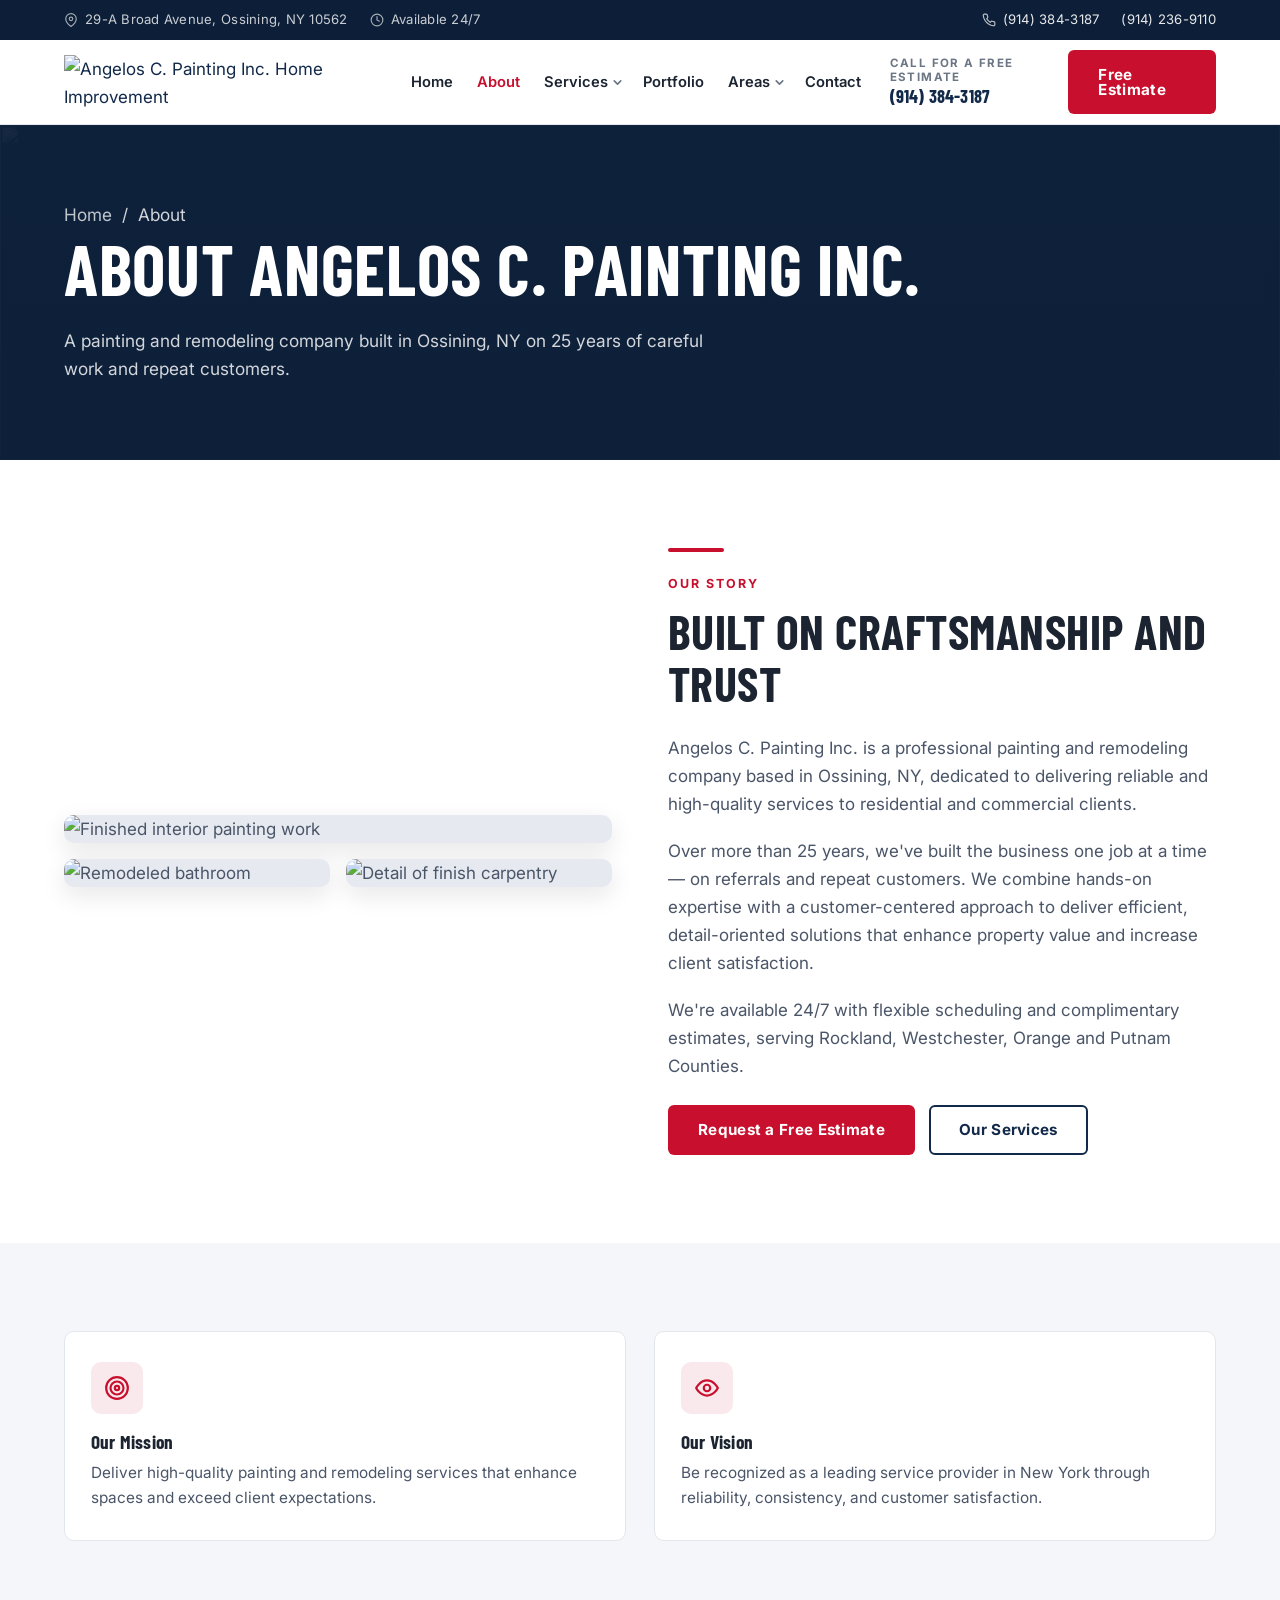
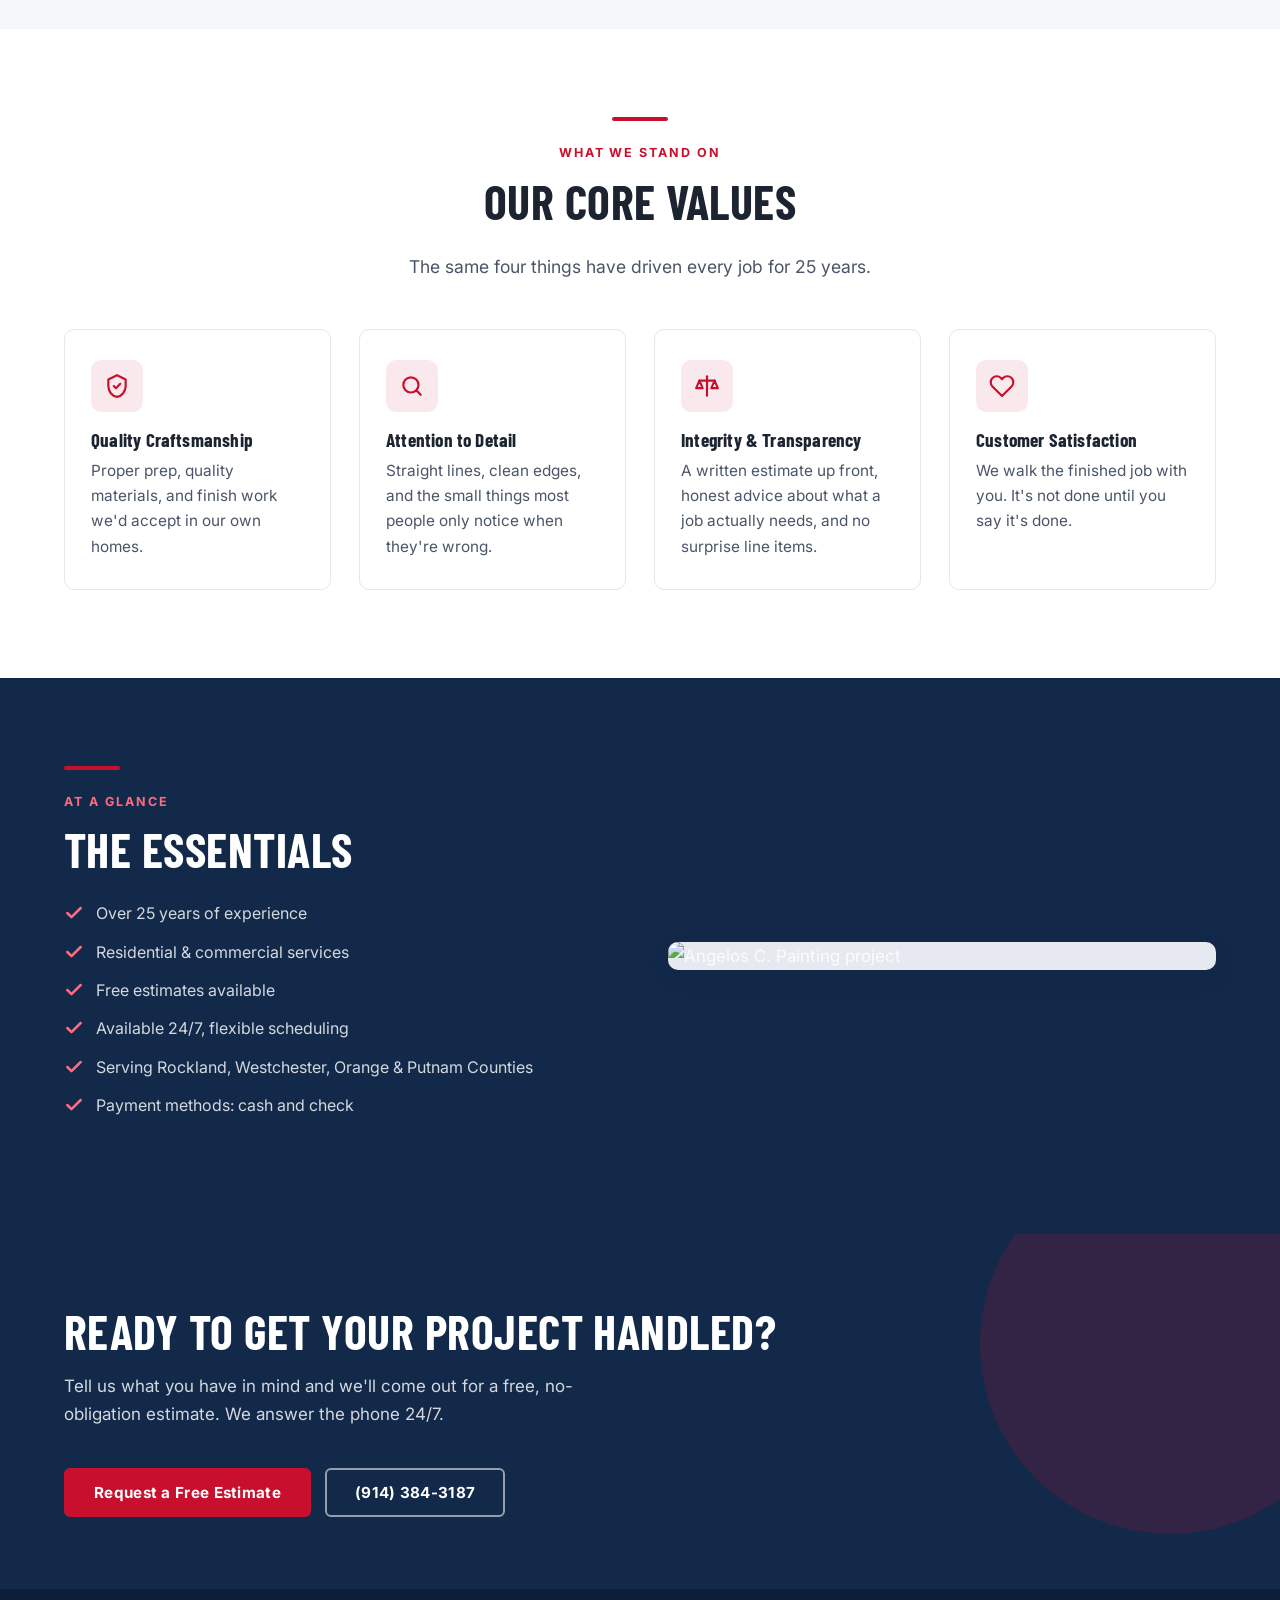
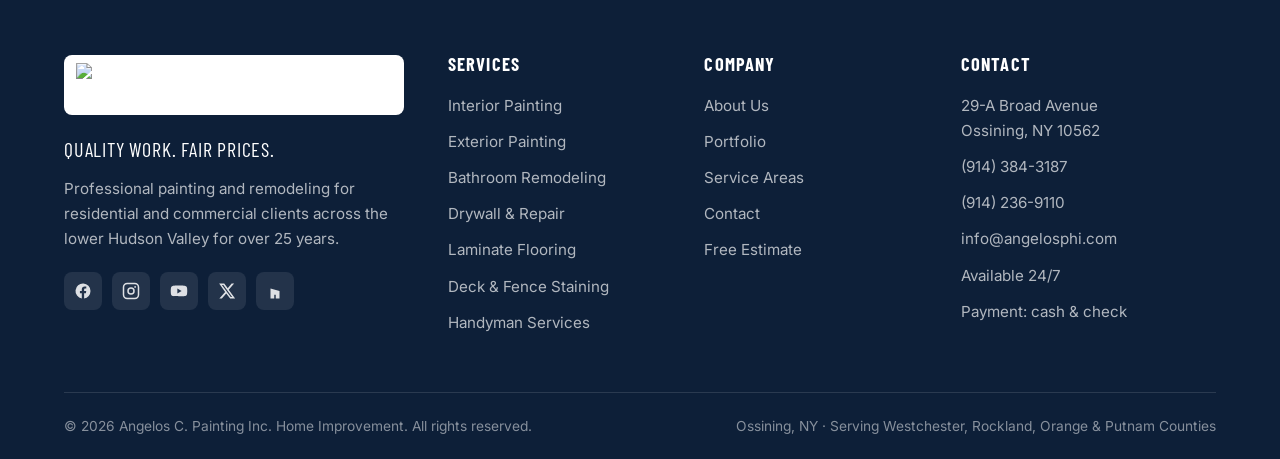
==== commit 53284332: "Add files via upload" ====
--- a/about.html
+++ b/about.html
@@ -35,12 +35,77 @@
       <img src="https://assets.cdn.filesafe.space/9COp2d5jFrBGXiysHCUm/media/69dd23744753e162ccd8365d.png" alt="Angelos C. Painting Inc. Home Improvement">
     </a>
     <nav class="nav" id="primary-nav" aria-label="Primary">
-      <a href="index.html">Home</a>
-      <a href="about.html">About</a>
-      <a href="services.html">Services</a>
-      <a href="gallery.html">Portfolio</a>
-      <a href="areas.html">Service Areas</a>
-      <a href="contact.html">Contact</a>
+      <a class="nav__link" href="index.html">Home</a>
+      <a class="nav__link" href="about.html">About</a>
+
+      <div class="nav__item">
+        <a class="nav__link" href="services.html">Services</a>
+        <button class="dd-toggle" type="button" aria-expanded="false" aria-label="Show services menu"><svg viewBox="0 0 24 24" fill="none" stroke="currentColor" stroke-width="3" stroke-linecap="round" stroke-linejoin="round" aria-hidden="true"><path d="m6 9 6 6 6-6"/></svg></button>
+        <div class="dd">
+          <div class="dd__inner">
+            <div class="dd__col">
+              <h5>What we do</h5>
+              <ul class="dd__list">
+            <li><a href="services.html#interior">Interior Painting</a></li>
+            <li><a href="services.html#exterior">Exterior Painting</a></li>
+            <li><a href="services.html#bathroom">Shower &amp; Bathroom Remodeling</a></li>
+            <li><a href="services.html#drywall">Drywall Installation &amp; Repair</a></li>
+            <li><a href="services.html#flooring">Laminate Floor Installation</a></li>
+            <li><a href="services.html#deck">Deck &amp; Fence Staining</a></li>
+            <li><a href="services.html#handyman">Additional Handyman Services</a></li>
+              </ul>
+            </div>
+            <div class="dd__foot">
+              <a class="dd__all" href="services.html">All services &rarr;</a>
+            </div>
+          </div>
+        </div>
+      </div>
+
+      <a class="nav__link" href="gallery.html">Portfolio</a>
+
+      <div class="nav__item">
+        <a class="nav__link" href="areas.html">Areas</a>
+        <button class="dd-toggle" type="button" aria-expanded="false" aria-label="Show service areas menu"><svg viewBox="0 0 24 24" fill="none" stroke="currentColor" stroke-width="3" stroke-linecap="round" stroke-linejoin="round" aria-hidden="true"><path d="m6 9 6 6 6-6"/></svg></button>
+        <div class="dd dd--wide">
+          <div class="dd__inner">
+            <div class="dd__col">
+              <h5>Counties</h5>
+              <ul class="dd__list">
+            <li><a href="areas.html#counties">Westchester County</a></li>
+            <li><a href="areas.html#counties">Rockland County</a></li>
+            <li><a href="areas.html#counties">Orange County</a></li>
+            <li><a href="areas.html#counties">Putnam County</a></li>
+              </ul>
+            </div>
+            <div class="dd__col">
+              <h5>Popular towns</h5>
+              <ul class="dd__list">
+            <li><a href="areas.html#ossining">Ossining, NY</a></li>
+            <li><a href="areas.html#white-plains">White Plains, NY</a></li>
+            <li><a href="areas.html#yonkers">Yonkers, NY</a></li>
+            <li><a href="areas.html#scarsdale">Scarsdale, NY</a></li>
+            <li><a href="areas.html#tarrytown">Tarrytown, NY</a></li>
+              </ul>
+            </div>
+            <div class="dd__col">
+              <h5 class="dd__spacer">&nbsp;</h5>
+              <ul class="dd__list">
+            <li><a href="areas.html#chappaqua">Chappaqua, NY</a></li>
+            <li><a href="areas.html#briarcliff-manor">Briarcliff Manor, NY</a></li>
+            <li><a href="areas.html#croton-on-hudson">Croton on Hudson, NY</a></li>
+            <li><a href="areas.html#peekskill">Peekskill, NY</a></li>
+            <li><a href="areas.html#mount-kisco">Mount Kisco, NY</a></li>
+              </ul>
+            </div>
+            <div class="dd__foot">
+              <a class="dd__all" href="areas.html">All service areas &rarr;</a>
+            </div>
+          </div>
+        </div>
+      </div>
+
+      <a class="nav__link" href="contact.html">Contact</a>
       <a class="btn btn--primary" href="contact.html">Free Estimate</a>
     </nav>
     <div class="header-cta">
--- a/assets/css/styles.css
+++ b/assets/css/styles.css
@@ -146,20 +146,113 @@
 .brand img { height: 54px; width: auto; }
 .brand__text { display: none; }
 
-.nav { display: flex; align-items: center; gap: 4px; }
-.nav a {
+.nav { display: flex; align-items: center; gap: 2px; }
+
+/* top-level items ------------------------------------------------------- */
+.nav__link {
+  display: inline-flex;
+  align-items: center;
+  gap: 5px;
   padding: 10px 11px;
   font-weight: 600;
   font-size: .92rem;
   color: var(--ink);
   border-radius: 6px;
-}
-.nav a:hover { color: var(--red); background: var(--surface); }
-.nav a.is-active { color: var(--red); }
-.nav > a { white-space: nowrap; }
+  white-space: nowrap;
+}
+.nav__link:hover { color: var(--red); background: var(--surface); }
+.nav__link.is-active { color: var(--red); }
 /* the nav carries its own CTA for the mobile drawer; the header bar already
    shows one on desktop, so hide the duplicate above the breakpoint */
 .nav > .btn { display: none; }
+
+/* dropdown -------------------------------------------------------------- */
+.nav__item { position: relative; display: flex; align-items: center; }
+
+.dd-toggle {
+  display: inline-flex;
+  align-items: center;
+  justify-content: center;
+  background: none;
+  border: 0;
+  padding: 10px 6px 10px 0;
+  margin-left: -8px;
+  color: var(--muted);
+  cursor: pointer;
+  border-radius: 6px;
+}
+.dd-toggle svg { width: 13px; height: 13px; transition: transform .2s ease; }
+.dd-toggle:hover { color: var(--red); }
+.nav__item:hover .dd-toggle svg,
+.nav__item:focus-within .dd-toggle svg { transform: rotate(180deg); }
+.nav__item:hover .nav__link,
+.nav__item:focus-within .nav__link { color: var(--red); }
+
+.dd {
+  position: absolute;
+  top: 100%;
+  left: -10px;
+  z-index: 70;
+  min-width: 260px;
+  padding-top: 12px;
+  opacity: 0;
+  visibility: hidden;
+  transform: translateY(6px);
+  transition: opacity .18s ease, transform .18s ease, visibility .18s;
+}
+.nav__item:hover > .dd,
+.nav__item:focus-within > .dd { opacity: 1; visibility: visible; transform: translateY(0); }
+
+.dd__inner {
+  background: #fff;
+  border: 1px solid var(--line);
+  border-radius: var(--radius);
+  box-shadow: var(--shadow-lg);
+  padding: 14px;
+  display: grid;
+  gap: 20px;
+}
+.dd--wide .dd__inner { grid-template-columns: repeat(3, minmax(140px, 1fr)); min-width: 540px; }
+.dd--wide { min-width: 570px; left: auto; right: -10px; }
+
+/* the "see everything" link spans the full panel width */
+.dd__foot { grid-column: 1 / -1; }
+
+.dd__col h5 {
+  margin: 0 0 8px;
+  padding: 0 10px;
+  font-family: var(--font-body);
+  font-size: .68rem;
+  font-weight: 700;
+  letter-spacing: .14em;
+  text-transform: uppercase;
+  color: var(--muted);
+}
+/* keeps the 2nd towns column aligned with the 1st without repeating its label */
+.dd__spacer { visibility: hidden; }
+.dd__list { list-style: none; margin: 0; padding: 0; }
+.dd__list li { margin: 0; }
+.dd__list a {
+  display: block;
+  padding: 9px 10px;
+  border-radius: 6px;
+  font-size: .93rem;
+  font-weight: 500;
+  color: var(--ink);
+  white-space: nowrap;
+}
+.dd__list a:hover { background: var(--surface); color: var(--red); }
+.dd__all {
+  display: block;
+  padding: 12px 10px 4px;
+  border-top: 1px solid var(--line);
+  font-size: .8rem;
+  font-weight: 700;
+  letter-spacing: .06em;
+  text-transform: uppercase;
+  color: var(--red);
+}
+.dd__all:hover { color: var(--red-600); }
 
 .header-cta { display: flex; align-items: center; gap: 14px; }
 .header-phone { display: flex; flex-direction: column; line-height: 1.2; }
@@ -466,6 +559,16 @@
 /* ------------------------------------------------------------ call bar -- */
 .callbar { display: none; }
 
+/* anchor targets must clear the sticky header when jumped to from the nav
+   dropdowns (services.html#interior, areas.html#ossining, ...) */
+section[id], .area-cols li[id], #counties { scroll-margin-top: 108px; }
+@media (max-width: 900px) { section[id], .area-cols li[id], #counties { scroll-margin-top: 92px; } }
+
+/* a town jumped to from the Areas dropdown gets a brief highlight so it is
+   obvious which of the 59 rows was targeted */
+.area-cols li[id]:target { background: #fff4d6; border-radius: 6px; }
+.area-cols li[id]:target::before { background: var(--navy); }
+
 /* ---------------------------------------------------------- responsive -- */
 @media (max-width: 1024px) {
   .footer-grid { grid-template-columns: 1fr 1fr; gap: 36px; }
@@ -484,8 +587,8 @@
   .nav-toggle { display: block; order: 3; }
   .header-cta .btn { display: none; }
   .nav {
-    position: fixed;
-    top: calc(var(--header-h)); left: 0; right: 0;
+    position: absolute;
+    top: 100%; left: 0; right: 0;
     background: #fff;
     flex-direction: column;
     align-items: stretch;
@@ -497,9 +600,60 @@
     transition: max-height .3s ease, padding .3s ease;
     padding-top: 0; padding-bottom: 0;
   }
-  .nav.is-open { max-height: 460px; padding-top: 12px; padding-bottom: 24px; }
-  .nav a { padding: 13px 8px; border-bottom: 1px solid var(--line); border-radius: 0; }
-  .nav > .btn { display: inline-flex; margin-top: 14px; justify-content: center; border-bottom: 0; }
+  .nav.is-open {
+    max-height: calc(100vh - var(--header-h) - 40px);
+    overflow-y: auto;
+    padding-top: 12px;
+    padding-bottom: 24px;
+  }
+  .nav__link { padding: 14px 8px; border-radius: 0; flex: 1; }
+  .nav > .nav__link { border-bottom: 1px solid var(--line); }
+  .nav > .btn { display: inline-flex; margin-top: 14px; justify-content: center; }
+
+  /* dropdowns become tap-to-expand accordions inside the drawer */
+  .nav__item { display: flex; flex-wrap: wrap; border-bottom: 1px solid var(--line); }
+  .dd-toggle {
+    margin-left: 0;
+    padding: 14px 10px;
+    color: var(--navy);
+  }
+  .dd-toggle svg { width: 17px; height: 17px; }
+  .nav__item:hover .dd-toggle svg,
+  .nav__item:focus-within .dd-toggle svg { transform: none; }
+  .nav__item.is-open .dd-toggle svg { transform: rotate(180deg); }
+  .nav__item:hover .nav__link,
+  .nav__item:focus-within .nav__link { color: var(--ink); }
+
+  .dd {
+    position: static;
+    width: 100%;
+    min-width: 0;
+    left: auto;
+    padding-top: 0;
+    opacity: 1;
+    transform: none;
+    visibility: visible;
+    display: none;
+  }
+  .dd--wide { min-width: 0; left: auto; }
+  .nav__item:hover > .dd, .nav__item:focus-within > .dd { display: none; }
+  .nav__item.is-open > .dd { display: block; }
+  .dd__inner {
+    border: 0;
+    box-shadow: none;
+    border-radius: 0;
+    padding: 4px 0 12px 12px;
+    background: var(--surface);
+    grid-template-columns: 1fr;
+    gap: 12px;
+    min-width: 0;
+  }
+  .dd--wide .dd__inner { grid-template-columns: 1fr; min-width: 0; }
+  .dd--wide { right: auto; }
+  .dd__spacer { display: none; }
+  .dd__foot { padding-left: 0; }
+  .dd__list a { white-space: normal; padding: 10px; }
+
   .header-phone { display: none; }
   .brand img { height: 46px; }
 }
@@ -511,7 +665,10 @@
   .field-row { grid-template-columns: 1fr; }
   .footer-grid { grid-template-columns: 1fr; padding: 48px 0 36px; }
   .cta-band__inner { flex-direction: column; align-items: flex-start; }
+  .topbar .wrap { flex-wrap: nowrap; justify-content: center; }
   .topbar__items { gap: 14px; font-size: .78rem; }
+  .topbar__items:first-child .topbar__item:first-child { display: none; }
+  .topbar__items a:last-child { display: none; }
   .ba__pair { grid-template-columns: 1fr 1fr; }
   .area-cols { columns: 2 140px; }
   .form-card { padding: 24px; }
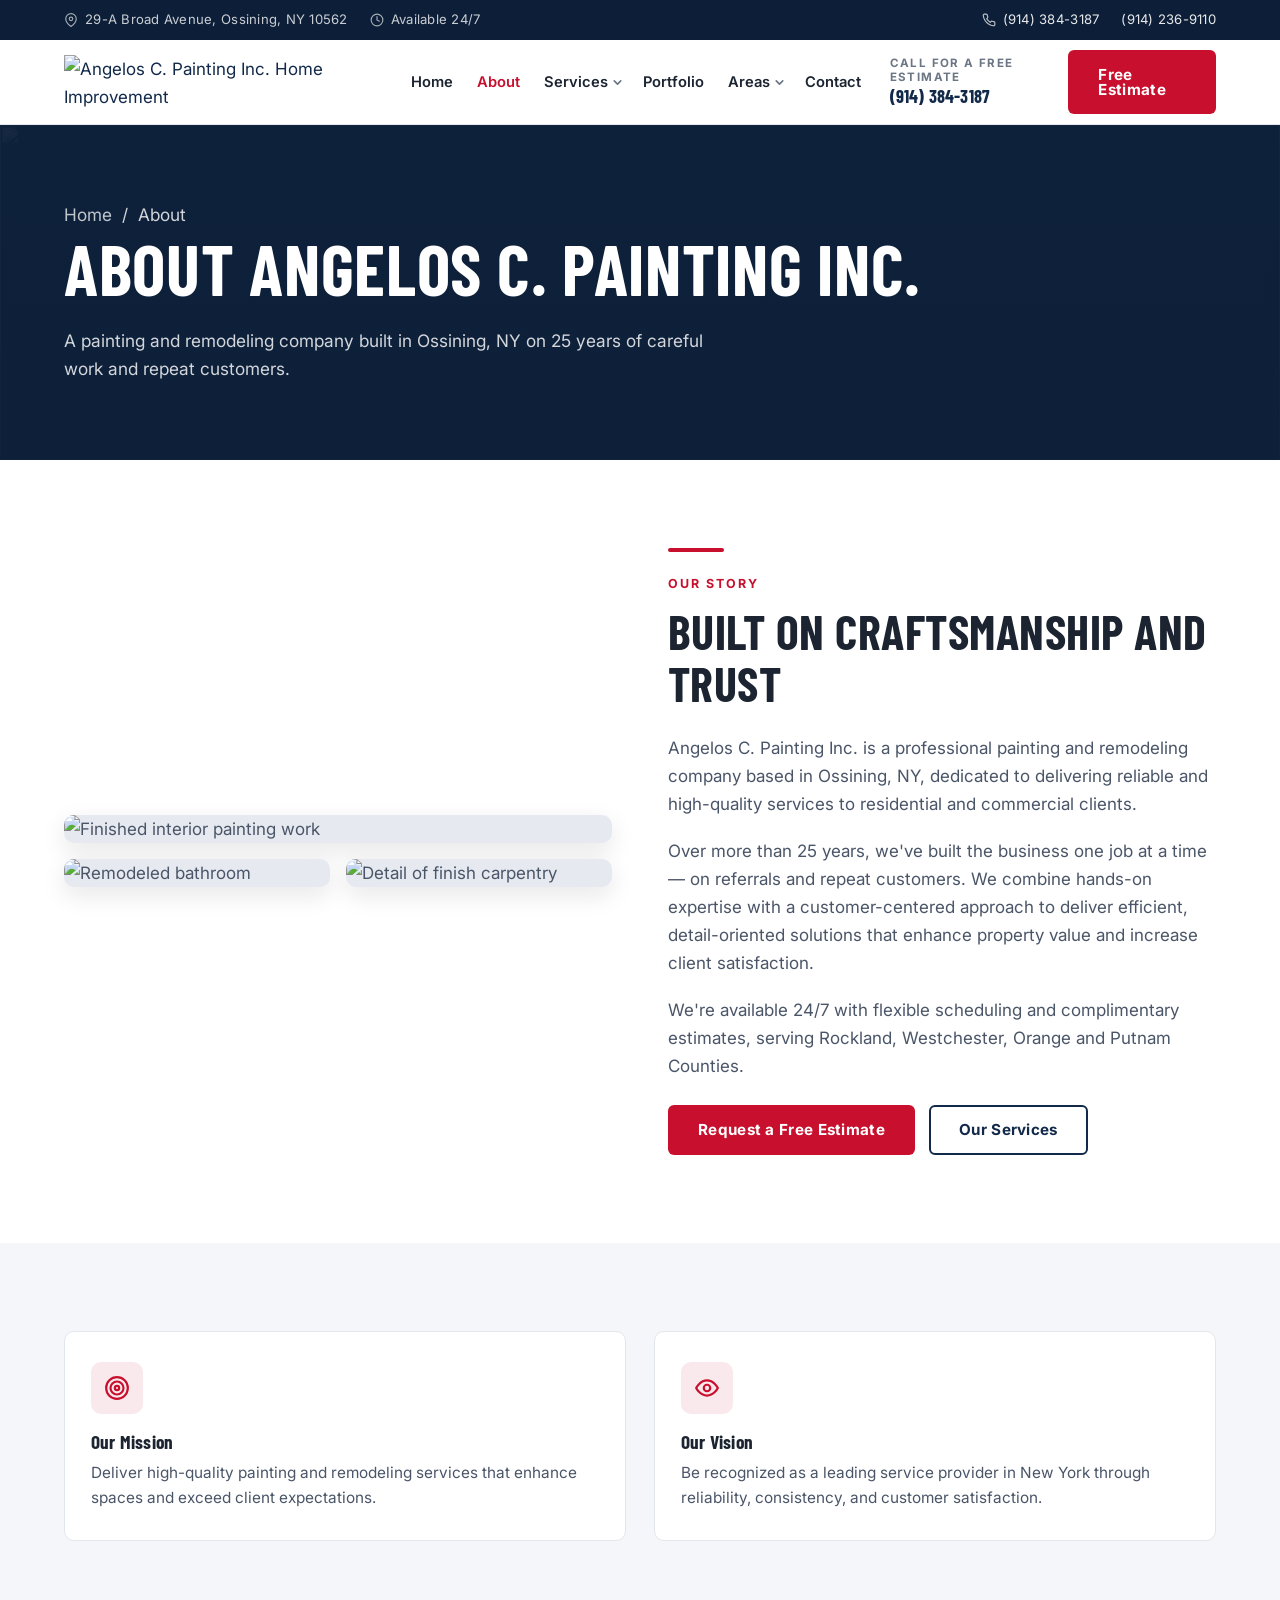
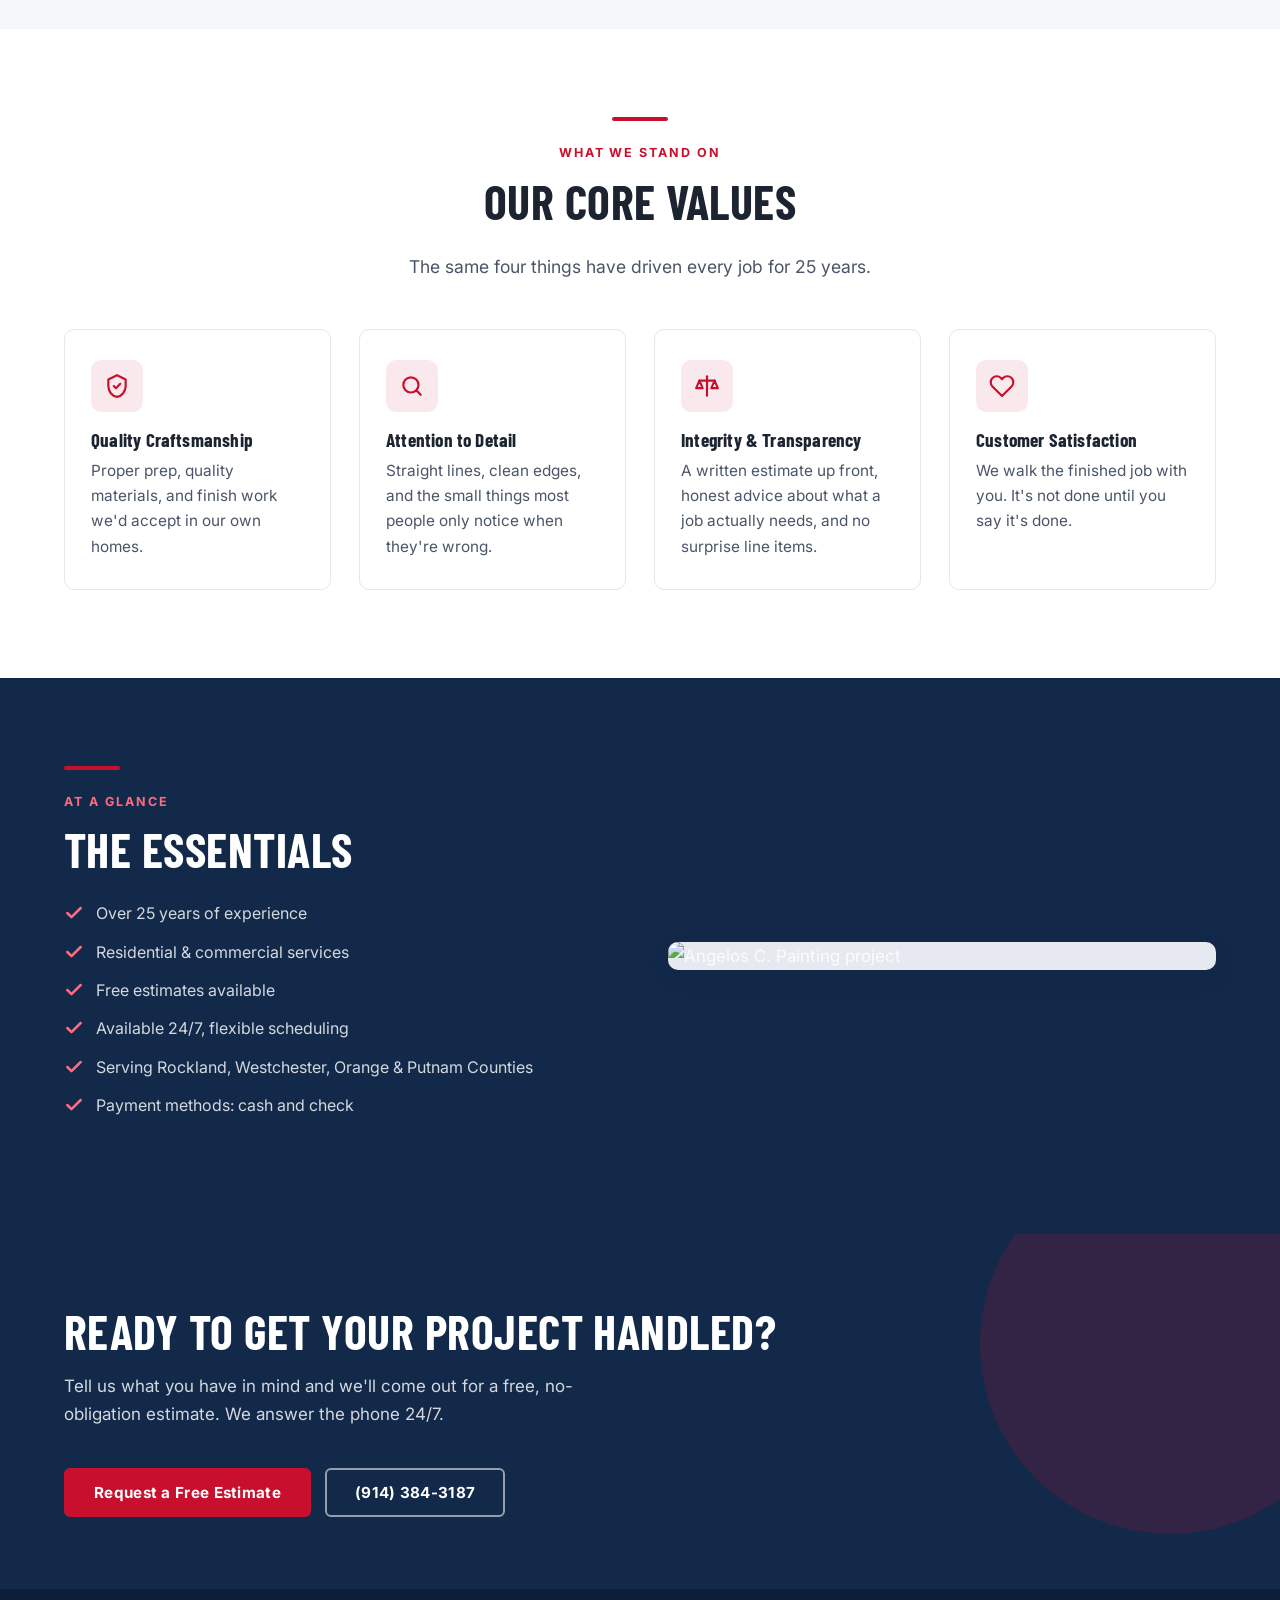
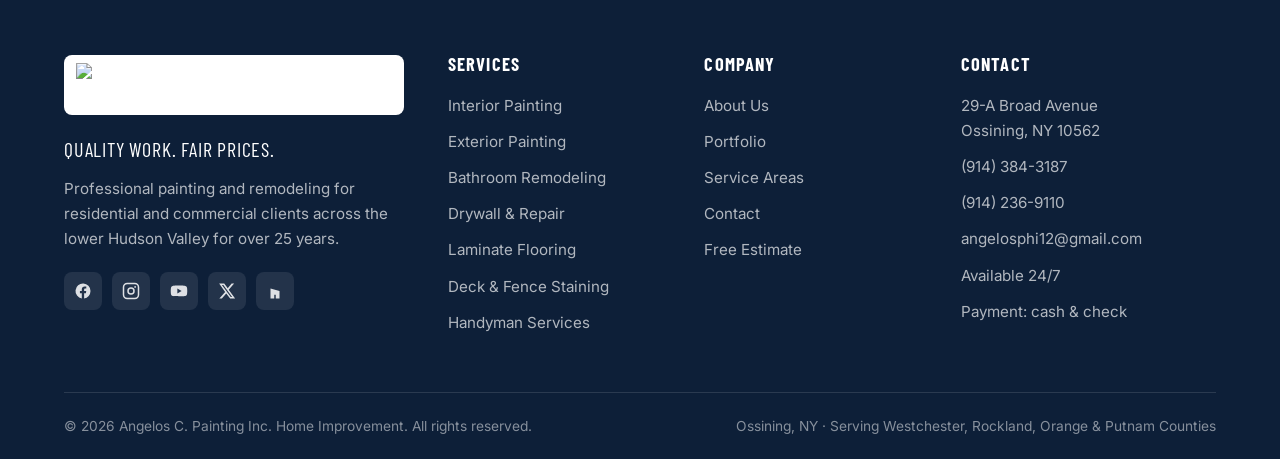
==== commit e99826d9: "Add files via upload" ====
--- a/about.html
+++ b/about.html
@@ -5,7 +5,7 @@
 <meta name="viewport" content="width=device-width, initial-scale=1">
 <title>About Angelos C. Painting Inc. | 25+ Years in Ossining, NY</title>
 <meta name="description" content="Angelos C. Painting Inc. is a painting and remodeling company based in Ossining, NY, serving residential and commercial clients across Westchester, Rockland, Orange and Putnam Counties for over 25 years.">
-<link rel="canonical" href="https://angelosphi.com/about.html">
+<link rel="canonical" href="https://www.angelospropainting.com/about.html">
 <meta property="og:title" content="About Angelos C. Painting Inc. | 25+ Years in Ossining, NY">
 <meta property="og:description" content="Angelos C. Painting Inc. is a painting and remodeling company based in Ossining, NY, serving residential and commercial clients across Westchester, Rockland, Orange and Putnam Counties for over 25 years.">
 <meta property="og:type" content="website">
@@ -282,7 +282,7 @@
           <li>29-A Broad Avenue<br>Ossining, NY 10562</li>
           <li><a href="tel:+19143843187">(914) 384-3187</a></li>
           <li><a href="tel:+19142369110">(914) 236-9110</a></li>
-          <li><a href="mailto:info@angelosphi.com">info@angelosphi.com</a></li>
+          <li><a href="mailto:angelosphi12@gmail.com">angelosphi12@gmail.com</a></li>
           <li>Available 24/7</li>
           <li>Payment: cash &amp; check</li>
         </ul>
--- a/assets/css/styles.css
+++ b/assets/css/styles.css
@@ -568,6 +568,64 @@
    obvious which of the 59 rows was targeted */
 .area-cols li[id]:target { background: #fff4d6; border-radius: 6px; }
 .area-cols li[id]:target::before { background: var(--navy); }
+
+/* ---------------------------------------------------------- our-work -- */
+/* icons inside buttons need an explicit size or they render huge */
+.btn svg { width: 16px; height: 16px; flex: none; }
+
+.work-count { text-align: center; color: var(--muted); font-size: .9rem; font-weight: 600; letter-spacing: .04em; margin: 0 0 26px; }
+
+/* masonry via CSS columns: the photos mix portrait and landscape, so a fixed
+   aspect ratio would crop them badly */
+.work-grid { columns: 3 260px; column-gap: 16px; }
+.work-item {
+  display: block; position: relative; overflow: hidden;
+  margin: 0 0 16px; break-inside: avoid;
+  border-radius: var(--radius); background: #e6eaf0; box-shadow: var(--shadow-sm);
+  cursor: zoom-in;
+}
+.work-item img { width: 100%; height: auto; transition: transform .4s ease; }
+.work-item::after { content: ""; position: absolute; inset: 0; background: rgba(18,41,74,0); transition: background .2s ease; }
+.work-item:hover img { transform: scale(1.04); }
+.work-item:hover::after { background: rgba(18,41,74,.14); }
+.work-item:focus-visible { outline: 3px solid var(--red); outline-offset: 3px; }
+a.chip { transition: background .18s ease; }
+a.chip:hover { background: var(--red); color: #fff; }
+
+/* lightbox */
+body.lb-open { overflow: hidden; }
+.lb {
+  position: fixed; inset: 0; z-index: 200;
+  display: flex; align-items: center; justify-content: center;
+  background: rgba(8,16,30,.94);
+  padding: 64px 72px;
+}
+.lb[hidden] { display: none; }
+.lb__fig { margin: 0; max-width: 100%; max-height: 100%; display: flex; flex-direction: column; align-items: center; gap: 12px; }
+/* shown at natural size on purpose: these are 510px-wide web copies and
+   stretching them to fill a big screen would just make them blurry */
+.lb__img { max-width: 100%; max-height: calc(100vh - 160px); width: auto; height: auto; border-radius: 6px; background: #e6eaf0; }
+.lb__cap { color: rgba(255,255,255,.72); font-size: .88rem; font-weight: 600; letter-spacing: .06em; }
+.lb__btn {
+  position: absolute; border: 0; cursor: pointer; color: #fff;
+  width: 48px; height: 48px; border-radius: 50%;
+  background: rgba(255,255,255,.14);
+  display: grid; place-items: center; font-size: 30px; line-height: 1;
+  transition: background .18s ease;
+}
+.lb__btn:hover, .lb__btn:focus-visible { background: var(--red); outline: none; }
+.lb__close { top: 16px; right: 16px; }
+.lb__prev { left: 14px; top: 50%; transform: translateY(-50%); }
+.lb__next { right: 14px; top: 50%; transform: translateY(-50%); }
+.lb--single .lb__prev, .lb--single .lb__next { display: none; }
+
+@media (max-width: 720px) {
+  .work-grid { columns: 2; column-gap: 10px; }
+  .work-item { margin-bottom: 10px; }
+  .lb { padding: 64px 8px 28px; }
+  .lb__prev { left: 6px; } .lb__next { right: 6px; }
+  .lb__btn { width: 42px; height: 42px; }
+}
 
 /* ---------------------------------------------------------- responsive -- */
 @media (max-width: 1024px) {
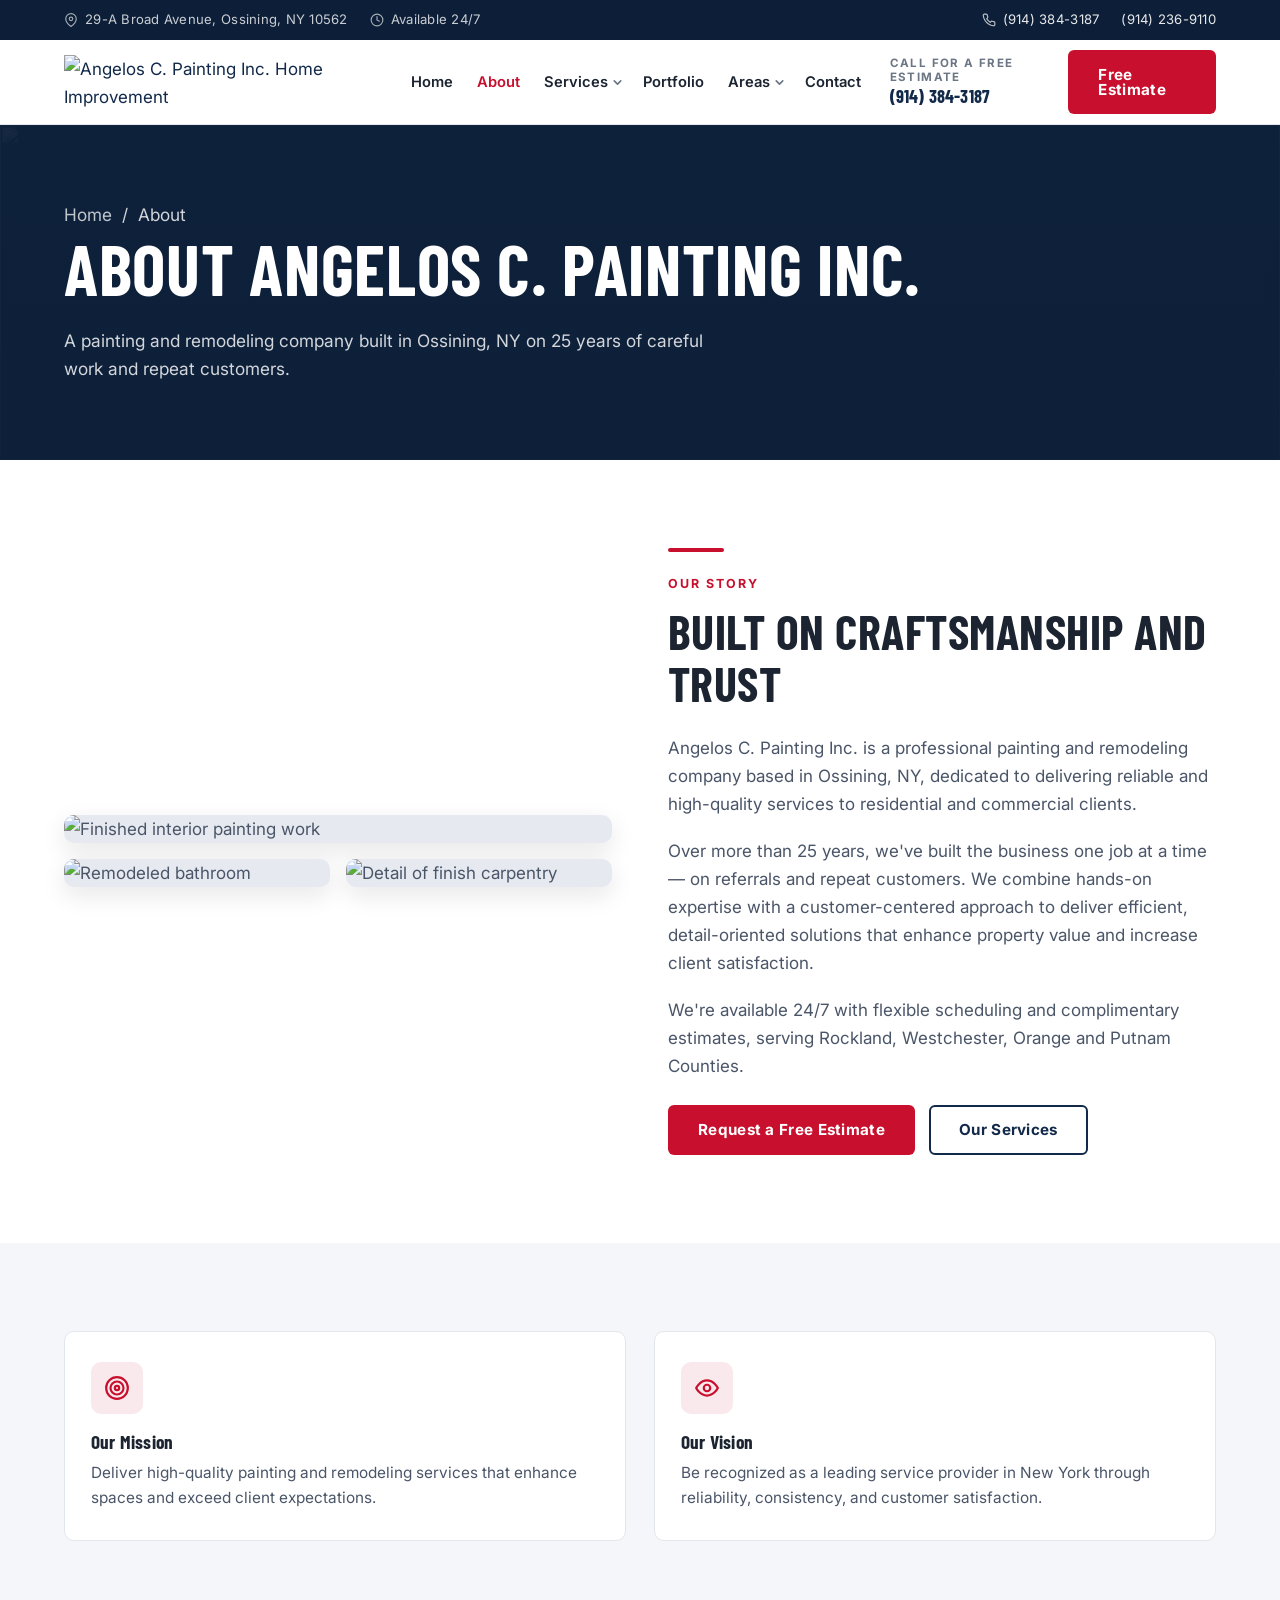
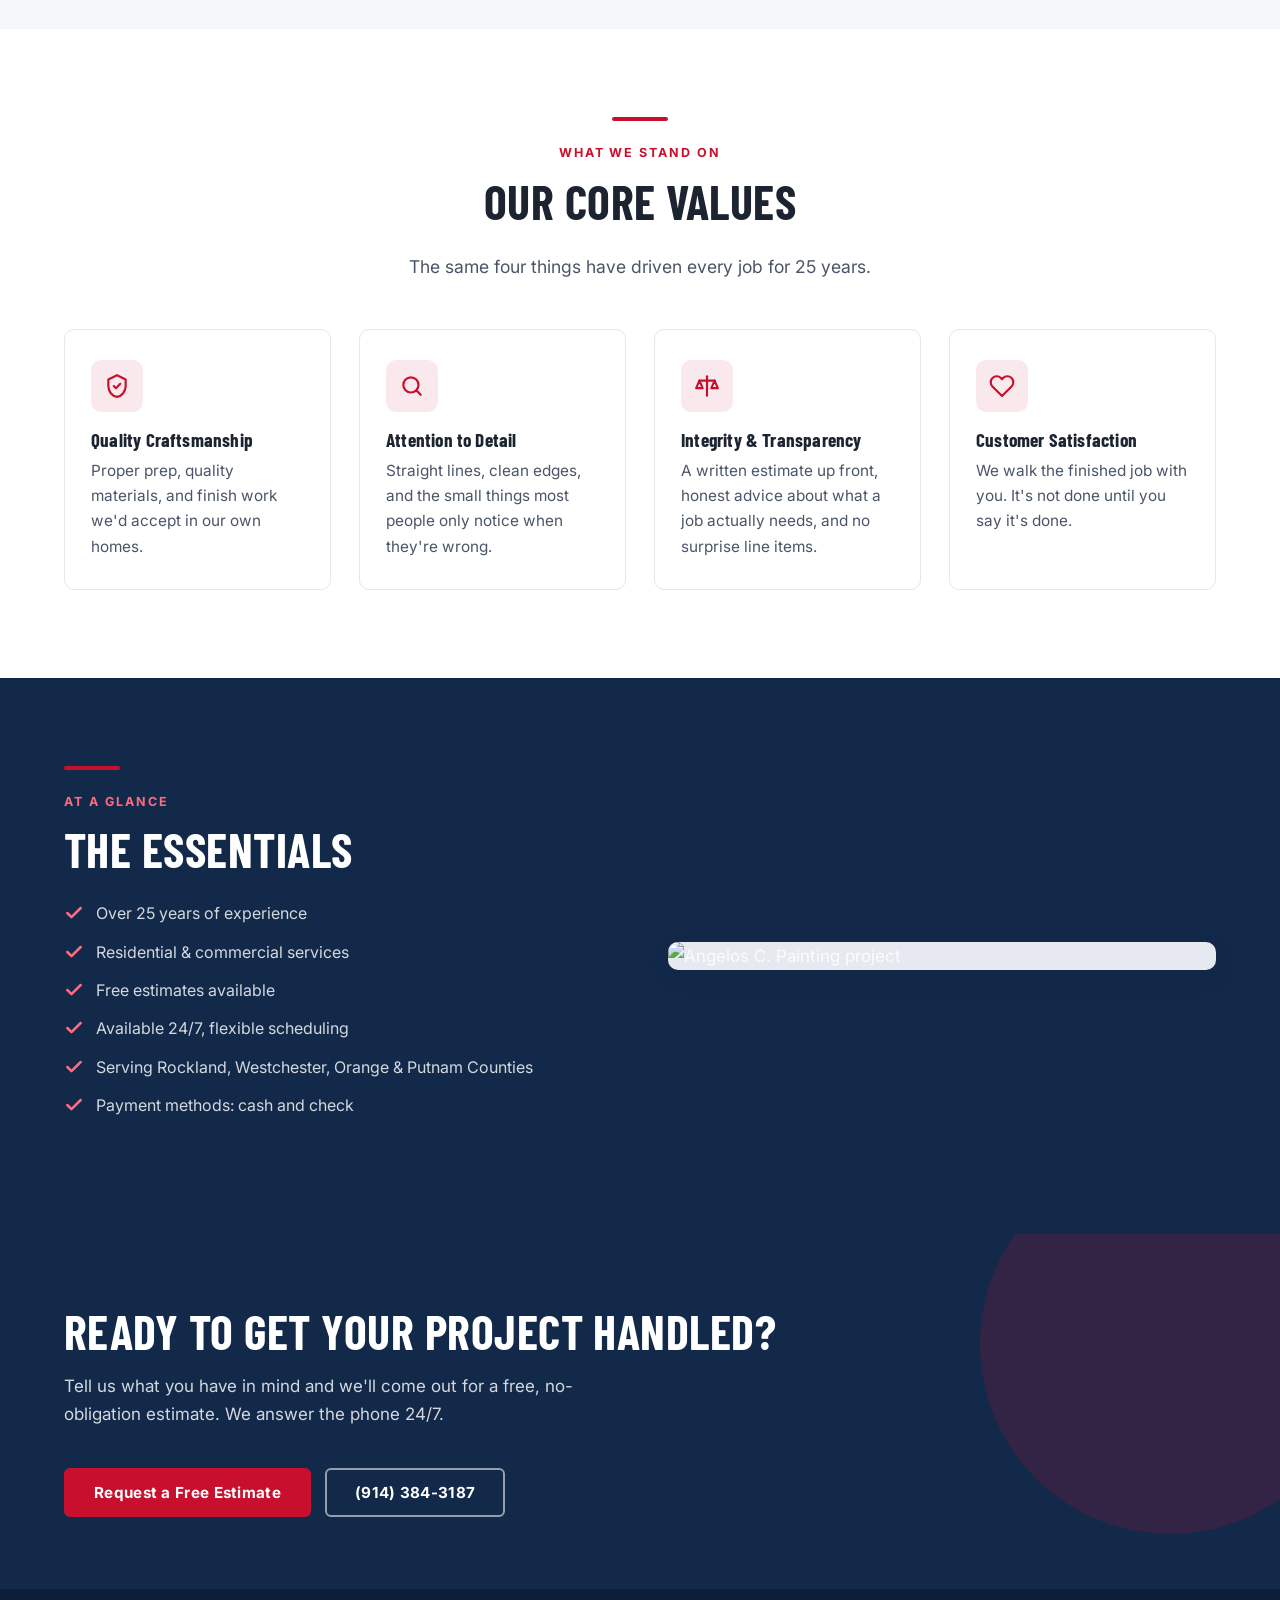
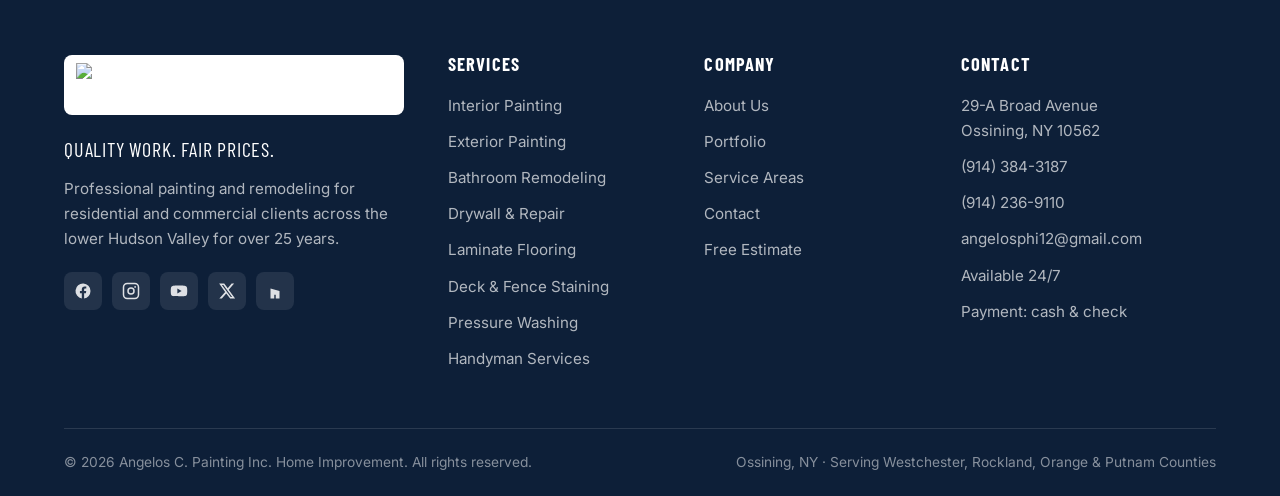
==== commit adb41c7b: "Add files via upload" ====
--- a/about.html
+++ b/about.html
@@ -52,6 +52,7 @@
             <li><a href="services.html#drywall">Drywall Installation &amp; Repair</a></li>
             <li><a href="services.html#flooring">Laminate Floor Installation</a></li>
             <li><a href="services.html#deck">Deck &amp; Fence Staining</a></li>
+            <li><a href="services.html#pressure">Pressure Washing</a></li>
             <li><a href="services.html#handyman">Additional Handyman Services</a></li>
               </ul>
             </div>
@@ -263,6 +264,7 @@
           <li><a href="services.html#drywall">Drywall &amp; Repair</a></li>
           <li><a href="services.html#flooring">Laminate Flooring</a></li>
           <li><a href="services.html#deck">Deck &amp; Fence Staining</a></li>
+          <li><a href="services.html#pressure">Pressure Washing</a></li>
           <li><a href="services.html#handyman">Handyman Services</a></li>
         </ul>
       </div>
--- a/assets/css/styles.css
+++ b/assets/css/styles.css
@@ -510,6 +510,12 @@
 .consent { display: flex; gap: 11px; align-items: flex-start; font-size: .87rem; color: var(--muted); margin-bottom: 22px; }
 .consent input { margin-top: 4px; flex: none; width: 17px; height: 17px; accent-color: var(--red); }
 .form-note { font-size: .82rem; color: var(--muted); margin: 16px 0 0; }
+.form-note.is-ok  { color: #1e6b3a; font-weight: 600; font-size: .95rem; }
+.form-note.is-err { color: var(--red); font-weight: 600; font-size: .95rem; }
+.hp { position: absolute !important; left: -10000px; width: 1px; height: 1px; overflow: hidden; }
+.field input[aria-invalid="true"], .field select[aria-invalid="true"] { border-color: var(--red); }
+.consent.is-invalid span { color: var(--red); }
+button[disabled] { opacity: .65; cursor: progress; }
 
 .contact-list { list-style: none; padding: 0; margin: 0; }
 .contact-list li { display: flex; gap: 15px; align-items: flex-start; padding: 18px 0; border-bottom: 1px solid var(--line); }
@@ -758,3 +764,23 @@
   html { scroll-behavior: auto; }
   * { transition: none !important; animation: none !important; }
 }
+
+
+/* ---- pressure-washing before / after ---- */
+.pw-list { display: grid; gap: 56px; max-width: 1040px; margin: 0 auto; }
+.pw__title { text-align: center; margin: 0 0 18px; }
+.pw__pair { display: grid; grid-template-columns: 1fr 1fr; gap: 18px; }
+.pw__item { position: relative; margin: 0; }
+.pw__item a { display: block; border-radius: var(--radius); overflow: hidden; box-shadow: var(--shadow-md); }
+.pw__item img { display: block; width: 100%; height: auto; transition: transform .35s ease; }
+.pw__item a:hover img, .pw__item a:focus-visible img { transform: scale(1.03); }
+.pw__tag {
+  position: absolute; top: 14px; left: 14px; padding: 6px 14px; border-radius: 999px;
+  background: var(--navy); color: #fff; font: 700 .78rem/1 "Barlow Condensed", "Inter", sans-serif;
+  letter-spacing: .14em; text-transform: uppercase; pointer-events: none;
+}
+.pw__item--after .pw__tag { background: var(--red); }
+@media (max-width: 600px) {
+  .pw__pair { grid-template-columns: 1fr; gap: 14px; }
+  .pw-list { gap: 44px; }
+}
